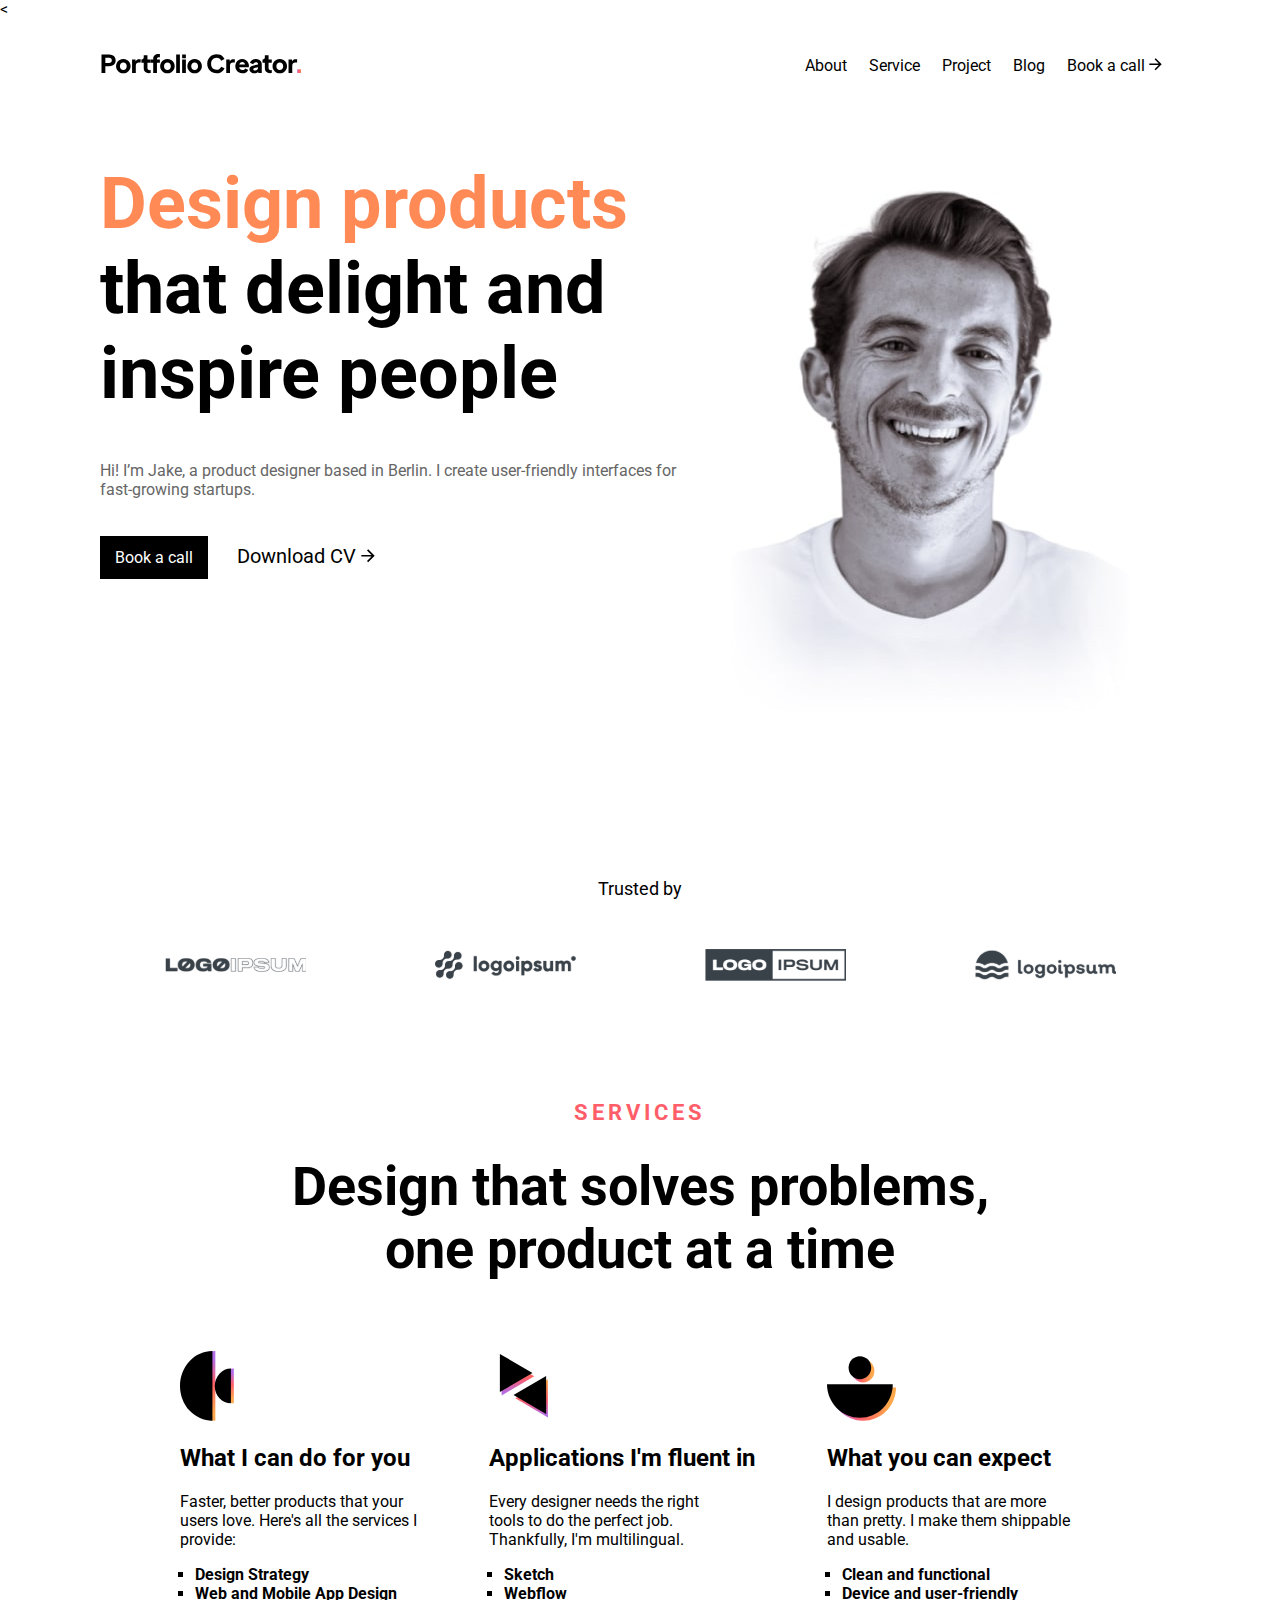
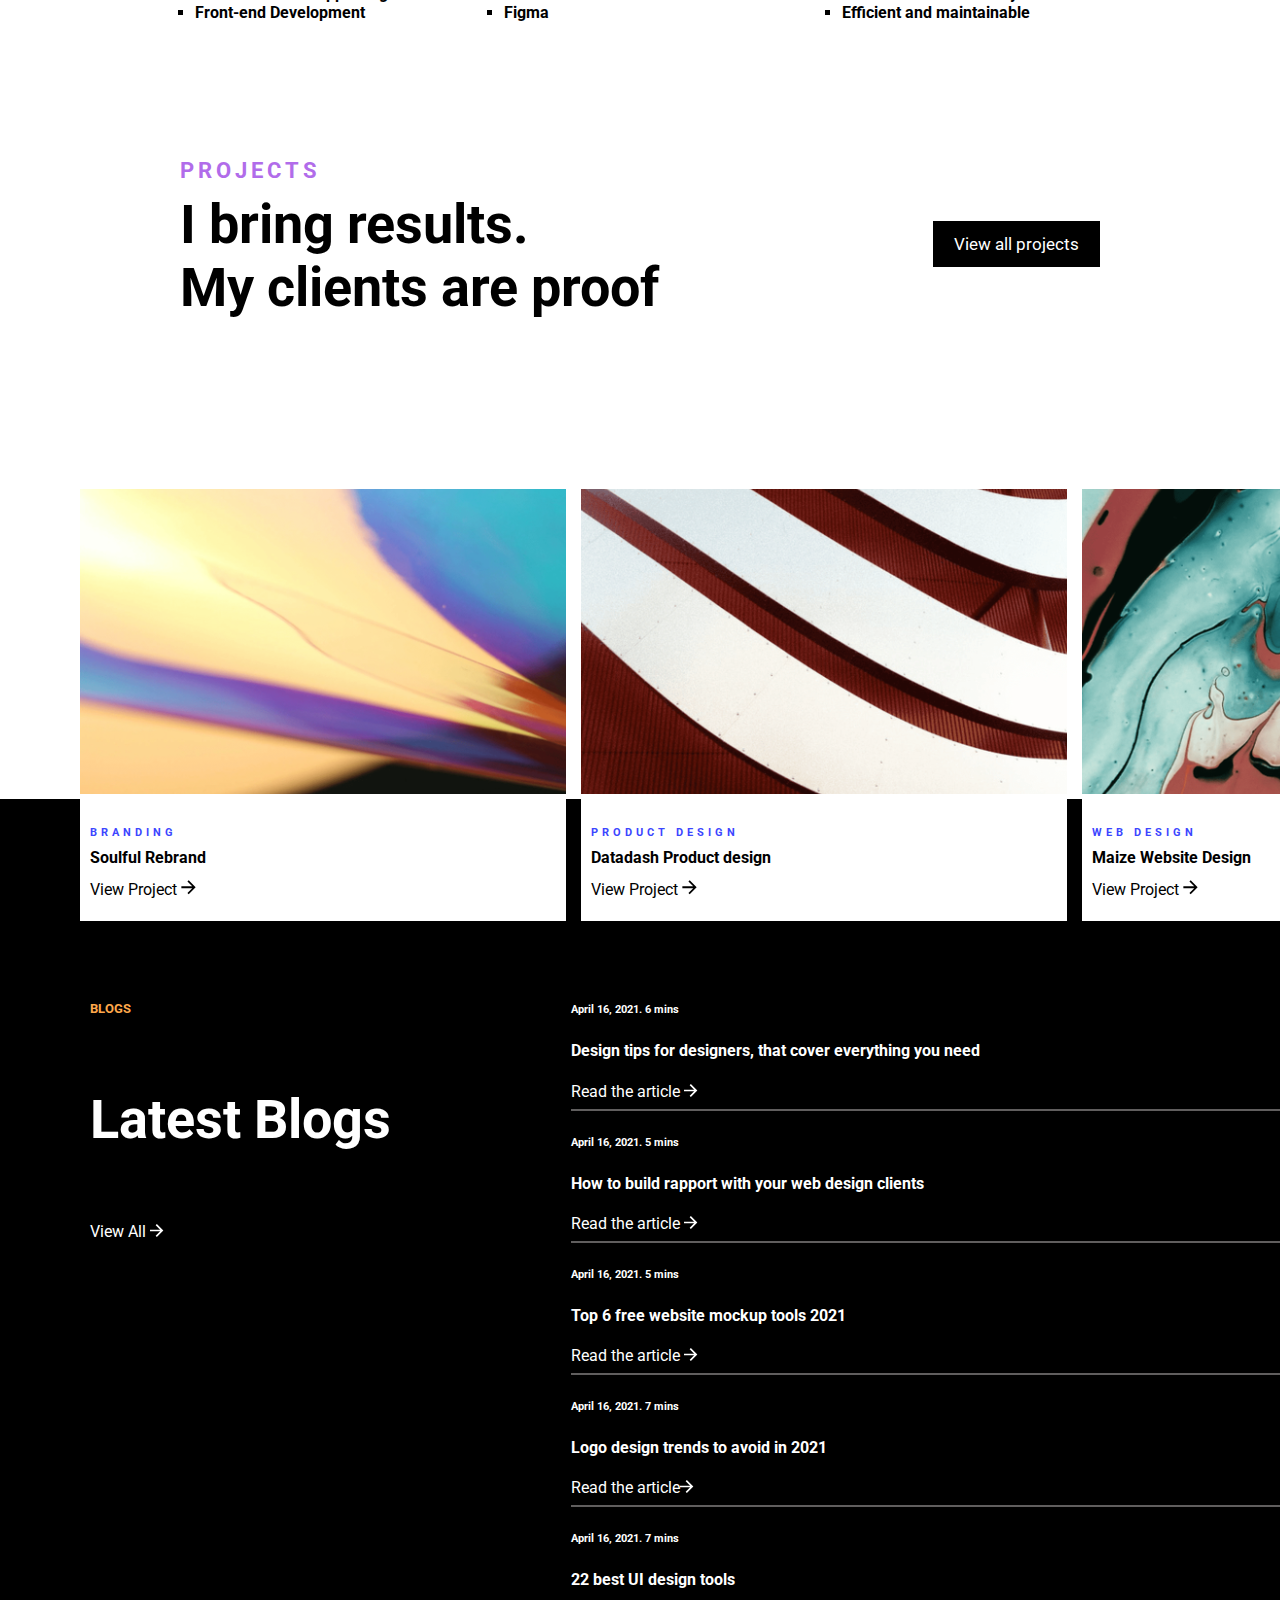
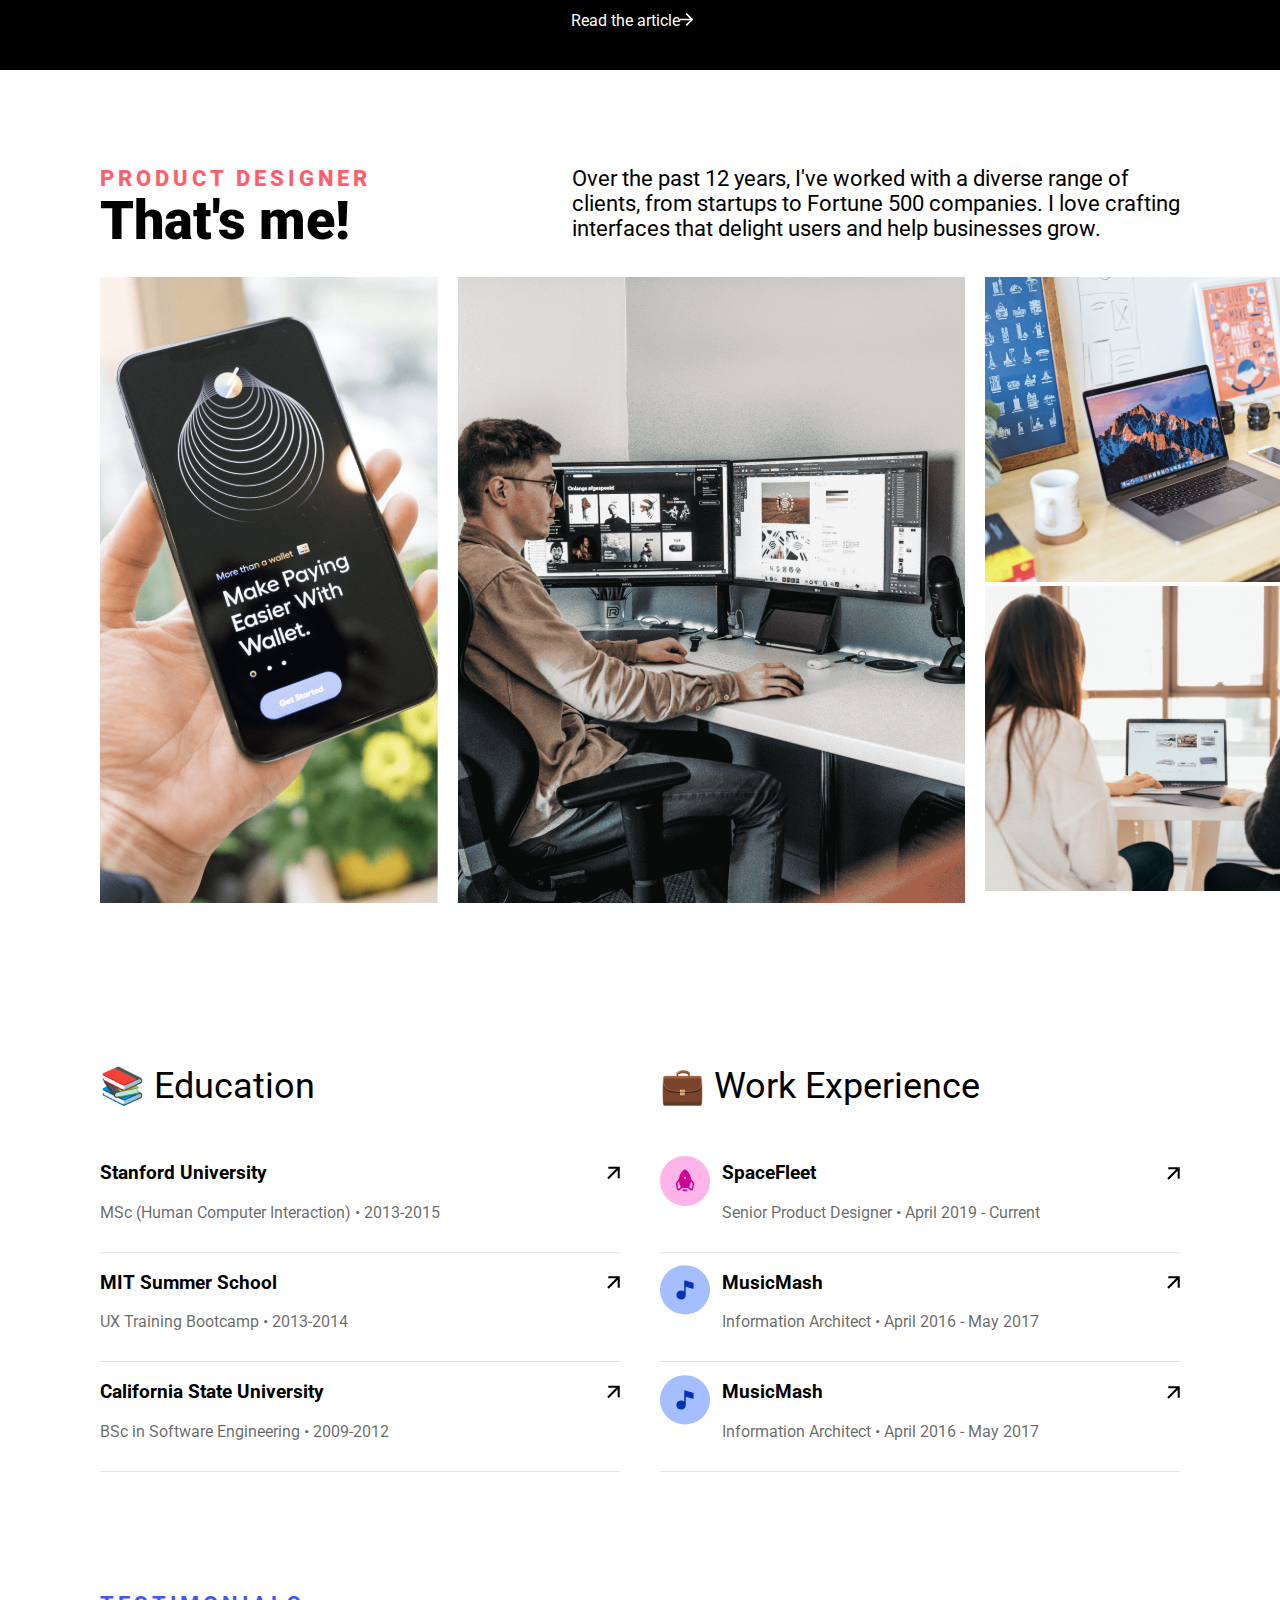
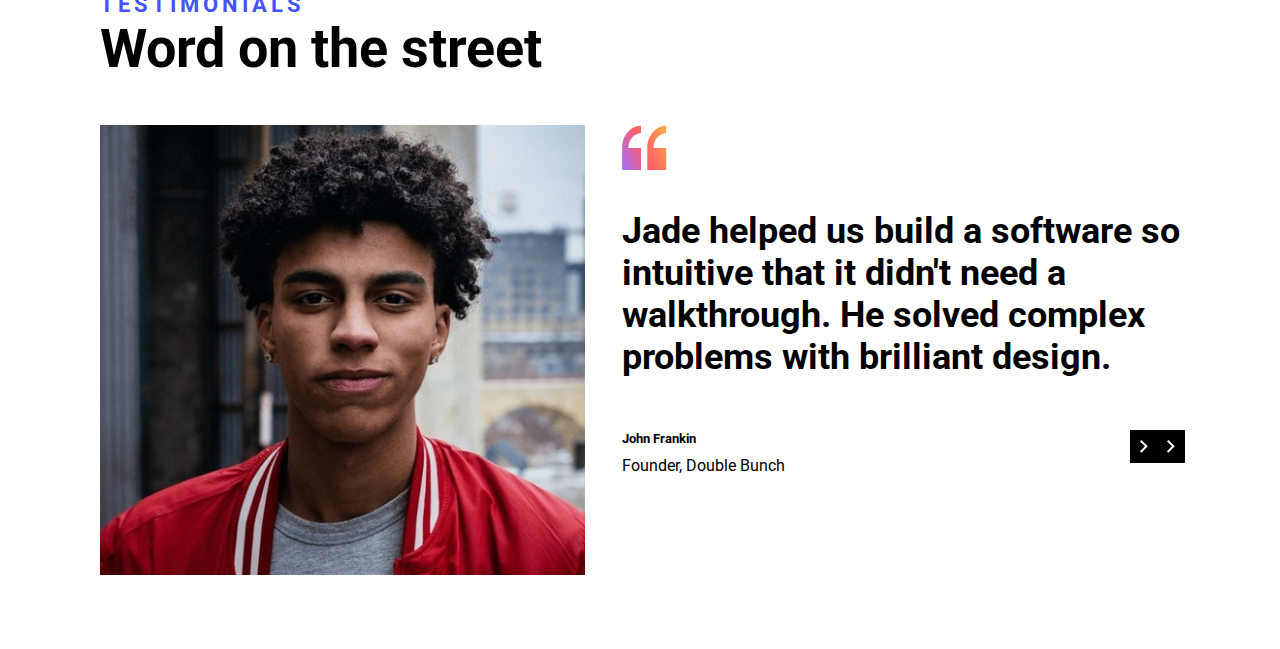
==== index.html @ 142d4581 "initial commit" ====
<!DOCTYPE html>
<html lang="en">

<head>
    <meta charset="UTF-8">
    <meta name="viewport" content="width=device-width, initial-scale=1.0">
    <title>Document</title>
    <link rel="stylesheet" href="page.css">
    <<link rel="preconnect" href="https://fonts.googleapis.com">
        <link rel="preconnect" href="https://fonts.gstatic.com" crossorigin>
        <link href="https://fonts.googleapis.com/css2?family=Roboto:wght@100;300;400&display=swap" rel="stylesheet">


</head>

<body>
    <nav>
        <div class="logo">
            <img src="/svgler.svg/logo.svg" alt="">

        </div>
        <div class="links">
            <a href="#">About</a>
            <a href="#">Service</a>
            <a href="#">Project</a>
            <a href="#">Blog</a>
            <a href="#">Book a call <img src="/svgler.svg/right-arrow.svg" alt=""></a>

        </div>
    </nav>

    <div class="introduction">
        <div class="intro-left-side">
            <h1 class="orange">Design products</h1>
            <h1>that delight and <br>
                inspire people</h1>
            <p>Hi! I’m Jake, a product designer based in Berlin. I create user-friendly interfaces for fast-growing
                startups.</p>
            <a href="#" class="booking">Book a call</a>
            <a href="#" class="cv">Download CV <img src="/svgler.svg/arrow.svg" alt=""></a>

        </div>

        <div class="intro-right-side">
            <img src="/svgler.svg/perso.svg" alt="">
        </div>

    </div>

    <div class="trusted-by">
        <p>Trusted by</p>

        <div class="companies">
            <img src="/svgler.svg/company1.svg" alt="" class="odd">
            <img src="/svgler.svg/company2.svg" alt="">
            <img src="/svgler.svg/company3.svg" alt="" class="odd">
            <img src="/svgler.svg/company4.svg" alt="">

        </div>
    </div>

    <section class="services">
        <h4>SERVICES</h4>
        <h1>Design that solves problems, <br>one product at a time</h1>

        <div class="apps">
            <div class="step">
                <img src="/svgler.svg/apps1.svg" alt="">
                <h2>What I can do for you</h2>
                <p>Faster, better products that your <br>users love. Here's all the services I <br> provide:</p>
                <ul>
                    <li>Design Strategy</li>
                    <li>Web and Mobile App Design</li>
                    <li>Front-end Development</li>
                </ul>

            </div>
            <div class="step">
                <img src="/svgler.svg/apps2.svg" alt="">
                <h2>Applications I'm fluent in</h2>
                <p>Every designer needs the right <br> tools to do the perfect job. <br>Thankfully, I'm multilingual.
                </p>
                <ul>
                    <li>Sketch</li>
                    <li>Webflow</li>
                    <li>Figma</li>
                </ul>

            </div>
            <div class="step">
                <img src="/svgler.svg/apps3.svg" alt="">
                <h2>What you can expect</h2>
                <p>I design products that are more <br> than pretty. I make them shippable <br> and usable.</p>
                <ul>
                    <li>Clean and functional</li>
                    <li>Device and user-friendly</li>
                    <li>Efficient and maintainable</li>
                </ul>

            </div>



        </div>

        <div class="project">
            <div class="project-left-side">
                <h2>PROJECTS</h2>
                <h1>I bring results. <br> My clients are proof</h1>
            </div>
            <div class="project-right-side">
                <a href="#">View all projects</a>
            </div>



        </div>
    </section>

    <div class="cards">
        <div class="card1">
            <img src="/svgler.svg/design1.svg" alt="">
            <div class="frame">
                <h6>BRANDING</h6>
                <h4>Soulful Rebrand</h4>
                <p>View Project <img src="/svgler.svg/design-arrow.svg" alt=""></p>
            </div>
        </div>
        <div class="card1">
            <img src="/svgler.svg/design2.svg" alt="">
            <div class="frame">
                <h6>PRODUCT DESIGN</h6>
                <h4>Datadash Product design</h4>
                <p>View Project <img src="/svgler.svg/design-arrow.svg" alt=""></p>
            </div>
        </div>
        <div class="card1">
            <img src="/svgler.svg/design3.svg" alt="">
            <div class="frame">
                <h6>WEB DESIGN</h6>
                <h4>Maize Website Design</h4>
                <p>View Project <img src="/svgler.svg/design-arrow.svg" alt=""></p>
            </div>
        </div>
    </div>


    <div class="blogs">
        <div class="left-side">
            <h5>BLOGS</h5>
            <h4>Latest Blogs</h4>
            <a href="#">View All <img src="/svgler.svg/small-arrow.svg" alt=""></a>



        </div>
        <div class="right-side">
            <div class="part">
                <h6>April 16, 2021. 6 mins</h6>
                <h4>Design tips for designers, that cover everything you need</h4>
                <a href="#">Read the article <img src="/svgler.svg/small-arrow.svg" alt=""></a>
            </div>
            <hr>
            <div class="part">
                <h6>April 16, 2021. 5 mins</h6>
                <h4>How to build rapport with your web design clients</h4>
                <a href="#">Read the article <img src="/svgler.svg/small-arrow.svg" alt=""></a>
            </div>
            <hr>
            <div class="part">
                <h6>April 16, 2021. 5 mins</h6>
                <h4>Top 6 free website mockup tools 2021</h4>
                <a href="#">Read the article <img src="/svgler.svg/small-arrow.svg" alt=""></a>

            </div>
            <hr>
            <div class="part">
                <h6>April 16, 2021. 7 mins</h6>
                <h4>Logo design trends to avoid in 2021</h4>
                <a href="#">Read the article<img src="/svgler.svg/small-arrow.svg" alt=""></a>
            </div>
            <hr>
            <div class="part">
                <h6>April 16, 2021. 7 mins</h6>
                <h4>22 best UI design tools</h4>
                <a href="#">Read the article<img src="/svgler.svg/small-arrow.svg" alt=""></a>
            </div>

        </div>
    </div>

    <section class="designer">
        <div class="info">
            <div class="info-left">
                <h5>PRODUCT DESIGNER</h6>
                    <h1>That's me!</h1>

            </div>
            <div class="info-right">
                <p>Over the past 12 years, I've worked with a diverse range of <br>clients, from startups to Fortune 500
                    companies. I love crafting <br>interfaces that delight users and help businesses grow.</p>

            </div>
        </div>
        <div class="photos">
            <div class="left">
                <img src="/svgler.svg/left.svg" alt="">

            </div>
            <div class="center">
                <img src="/svgler.svg/middle.svg" alt="">

            </div>
            <div class="right">
                <div class="right-top">
                    <img src="/svgler.svg/right-top.svg" alt="">

                </div>
                <div class="right-bottom">
                    <img src="/svgler.svg/right-bottom.svg" alt="">

                </div>
            </div>
        </div>



    </section>












    <section class="work-education">

        <section class="education">
            <p>📚 Education</p>

            <div class="university">

                <div class="university-top">
                    <h3>Stanford University</h3>
                    <img src="/svgler.svg/top-right-arrow.svg" alt="">
                </div>
                <div class="university-bottom">
                    <span>MSc (Human Computer Interaction)</span>
                    <span>• 2013-2015</span>
                </div>
            </div>


            <div class="university">

                <div class="university-top">
                    <h3>MIT Summer School</h3>
                    <img src="/svgler.svg/top-right-arrow.svg" alt="">
                </div>
                <div class="university-bottom">
                    <span>UX Training Bootcamp</span>
                    <span>• 2013-2014</span>
                </div>
            </div>



            <div class="university">

                <div class="university-top">
                    <h3>California State University</h3>
                    <img src="/svgler.svg/top-right-arrow.svg" alt="">
                </div>
                <div class="university-bottom">
                    <span>BSc in Software Engineering</span>
                    <span>• 2009-2012</span>
                </div>
            </div>

        </section>


        <section class="work">
            <p>💼 Work Experience</p>



            <div class="experience">
                <div class="icon"><img src="/svgler.svg/workxpicon1.svg" alt=""></div>
                <div class="workplace">
                    <div class="top">
                        <h3>SpaceFleet</h3>
                        <img src="/svgler.svg/top-right-arrow.svg" alt="">
                    </div>
                    <div class="bottom">
                        <span>Senior Product Designer</span>
                        <span>• April 2019 - Current</span>
                    </div>
                </div>


            </div>


            <div class="experience">
                <div class="icon"><img src="/svgler.svg/workxpicon2.svg" alt=""></div>
                <div class="workplace">
                    <div class="top">
                        <h3>MusicMash</h3>
                        <img src="/svgler.svg/top-right-arrow.svg" alt="">
                    </div>
                    <div class="bottom">
                        <span>Information Architect</span>
                        <span>• April 2016 - May 2017</span>
                    </div>
                </div>


            </div>



            <div class="experience">
                <div class="icon"><img src="/svgler.svg/workxpicon2.svg" alt=""></div>
                <div class="workplace">
                    <div class="top">
                        <h3>MusicMash</h3>
                        <img src="/svgler.svg/top-right-arrow.svg" alt="">
                    </div>
                    <div class="bottom">
                        <span>Information Architect</span>
                        <span>• April 2016 - May 2017</span>
                    </div>
                </div>


            </div>

        </section>



    </section>

    <section class="testimonials">
        
            <h6>Testimonials</h6>
            <h2>Word on the street</h2>
        
       

        <div class="Jade">
            <div class="photo">

                <img src="/svgler.svg/jade.svg" alt="">
            </div>
            <div class="feedback">

                <img src="/svgler.svg/icon-testimonials.svg" alt="">
                <h3>Jade helped us build a software so <br> intuitive that it didn't need a <br> walkthrough. He solved
                    complex <br> problems with brilliant design.</h3>


                <div class="bottom">
                    <div class="right">
                        <h5>John Frankin</h5>
                        <p>Founder, Double Bunch</p>
                    </div>
                    <div class="left">
                        <img  src="/svgler.svg/tiny-arrow-right.svg" alt="">
                        <img  src="/svgler.svg/tiny-arrow-right.svg" alt="">
                    </div>
                </div>



            </div>
        </div>
    </section>













    </section>









































































</body>

</html>
---- page.css ----
body{
    margin: 0;
    padding: 0;
    font-family: 'Roboto', sans-serif;
    overflow-x: hidden;
}
nav{
    display: flex;
    justify-content: space-between;
    padding: 30px 100px;
    align-items: center;
}
nav .links a{
    text-decoration: none;
    color: #000;
    margin-right: 18px;
}
 nav .links a:hover{
    color:rgb(21, 21, 135)
 }

.introduction{
    padding: 50px 100px;
    display: flex;
    justify-content: space-between;
}


.intro-left-side h1{
    font-size: 72px;
    margin: 0;
}
.intro-left-side .orange{
    color: #FF8A56;
}
.intro-left-side .booking{
    margin-right: 25px;
    padding: 12px 15px;
    margin-right: 25px;
    background-color: #000;
    color: white;
    text-decoration: none;


}
.intro-left-side .cv{
    text-decoration: none;
    color:#000;
    font-size: 20px;
    display: inline-block;


}


.intro-left-side p{
    color: #666;
    margin: 45px 0;
}

.trusted-by{
    padding: 50px 100px;
}
.trusted-by p{
    font-size: 18px;
    text-align: center;
    margin-bottom: 50px;
}

.trusted-by .companies{
    display: flex;
    justify-content: space-around;
}

.services{
    padding: 40px 100px;
}



.services h4{
    color:  #FF5E69;
    font-size: 22px;
    letter-spacing: 4px;
    text-align: center;

}
.services h1{
    font-size: 54px;
    text-align: center;
    margin: 10px 0;
}

.apps{
    display: flex;
    justify-content: space-between;
    padding: 60px 80px;
    
}
.apps .step{
    padding-right: 30px;
}

.apps ul{
    list-style-type: square;
    padding-left: 15px;
    
}
.step ul li{
    font-weight: 700;
}

/* Project  - */

.project{
    display: flex;
    justify-content: space-between;
    padding: 60px 80px;
    align-items: center;
}
.project-left-side h2{
    color: #B16CEA;
    font-size: 22px;
    letter-spacing: 4px;
    margin: 0;
    
}
  .project .project-left-side h1{
    text-align: left;
    font-size: 54px;
}

.project-right-side a{
    text-decoration: none;
    padding: 12px 20px;
    background-color: #000;
    color: #fff;
    font-size: 17px;
    border: 1px solid #000;


}
.project-right-side a:hover{
    color: #000;
    background-color: #fff;
}

/* Cards section */
.cards{
    display: flex;
    justify-content: space-between;
    padding: 60px 80px;
    position: relative;
    z-index: 1;
}

.cards .frame{
   line-height: 0;
   padding: 10px 50px 10px 10px;
   
   margin-right: 5px;
   /* position: relative;
   z-index: 1; */
   background-color: #fff;

   
}
.cards .frame h4, p{
    color:#000
}
.cards h6{
    color: #3C46FF;
    letter-spacing: 4px;
}

.cards img{
    padding-right: 15px;
}
.cards .frame{
    margin-right: 15px;
}

/* Design part */
.blogs{
    display: flex;
    justify-content: space-between;
    background-color: #000;
    padding: 180px 300px 40px 90px;
    margin-top: -182px;
   
  
}
.blogs a{
    text-decoration: none;
    color: #fff;
}
.blogs .left-side{
   margin-bottom: 5px;
}

.blogs .left-side h4{
    font-size: 54px;
}

.blogs .left-side h5{
    color: #FFA84B;
}
.blogs .left-side p, h4{
    color: #fff;
}
.blogs .right-side .part{
    color: #fff;
    align-items: center;
}
.blogs .right-side .part h5{
    align-items: center;

}
.blogs .right-side hr{
    width: 200%;
    border: 1px solid rgb(96, 94, 94);
    line-height: normal;
}

   
    
    

.designer{
    padding: 60px 100px;

}
.designer .info{
    display: flex;
    justify-content: space-between;
    
    align-items: center;
}


.designer .info .info-left h5{
    color: #FF5E69;
    font-size: 22px;
    letter-spacing: 4px;
    font-weight: 800;
    margin-bottom: 10px;
}
.designer .info .info-left h1{
    font-size: 54px;
    font-weight: 1000;
    margin-top: 0;
    line-height: 40px;
    
}
.designer .info .info-right p{
    font-size: 22px;
}
.designer .photos{
    display: flex;
   
}

.designer .photos img{
    margin-right: 20px;
}   

.right-bottom img{
    margin-bottom: 14px;
}


/* Work-Education section */

/* Education section */
.work-education{
    display: flex;
    justify-content: space-between;
    padding: 60px 100px;
}
.education, .work{
    width: 50%;
}

.work-education .education .university .university-top{
    display: flex;
    justify-content: space-between;
}
.work-education p{
    font-size: 16px;
}

.university, .experience{
    border-bottom: 1px solid #E5E5E5;
    padding-bottom: 30px;
}





/* Work Section */

.work-education .work{
    margin-left: 40px;
}
.work-education p{
    font-size: 36px;
}
.work-education span{
    color: #00000099;
    
}
.work-education .work .workplace{
    width: 88%;
    
}




.work-education .work  .experience{
    display: flex;
    justify-content: space-between;
    align-items: center;
}

.work-education .work .experience .workplace .top{
    display: flex;
    justify-content: space-between;
    align-items: center;
}

/* Testimonials section */
.testimonials{
    padding: 60px 100px;
}
.testimonials h6{
    font-size: 22px;
    color: #4353FF;
    letter-spacing: 4px;
    text-transform: uppercase;
    margin: 0;
   
}
.testimonials .title{
    margin-bottom: 40px;
}
.testimonials h2{
    font-size: 54px;
    margin-top: 0;
    
}

.testimonials .Jade{
    display: flex;
    justify-content: space-between;
    margin-bottom: 10px;

}



.feedback h3{
    font-size: 36px;
    
}


.feedback .bottom{
    display: flex;
    justify-content: space-between;
    align-items: center;
}
.feedback .bottom .right{
    line-height: 5px;
}

.feedback .bottom .left img{
    padding: 10px 10px;
    background-color: #000;
    margin-right: -5px;
  
    
   
}



 



































/* responsive design */

@media(max-width:850px){
    nav .links{
        display: none;
    }


}
@media(max-width:850px){
    .trusted-by .companies img.odd{
        display: none;
    }
    
}

/* @media(max-width:850px){
    .companies img:nth-child(even){
        display: none;
    }
} */

@media(max-width:1000px){
    .apps{
        padding: 60px 40px;
    }
}

@media(max-width:930px){
    .apps{
        flex-direction: column;
        text-align: center;
    }
    
    .apps ul li{
        list-style-type: none;
    }

    .apps .step{
        margin-bottom: 70px;
    }
}

@media(max-width:929px){
    .project{
        flex-direction: column;
        text-align: center;

    }
    .project-left-side{
        margin-bottom: 50px;
    }

    @media(max-width:1100){
        .cards{
           
            flex-direction: column;
            text-align: center;
        }
    }
}
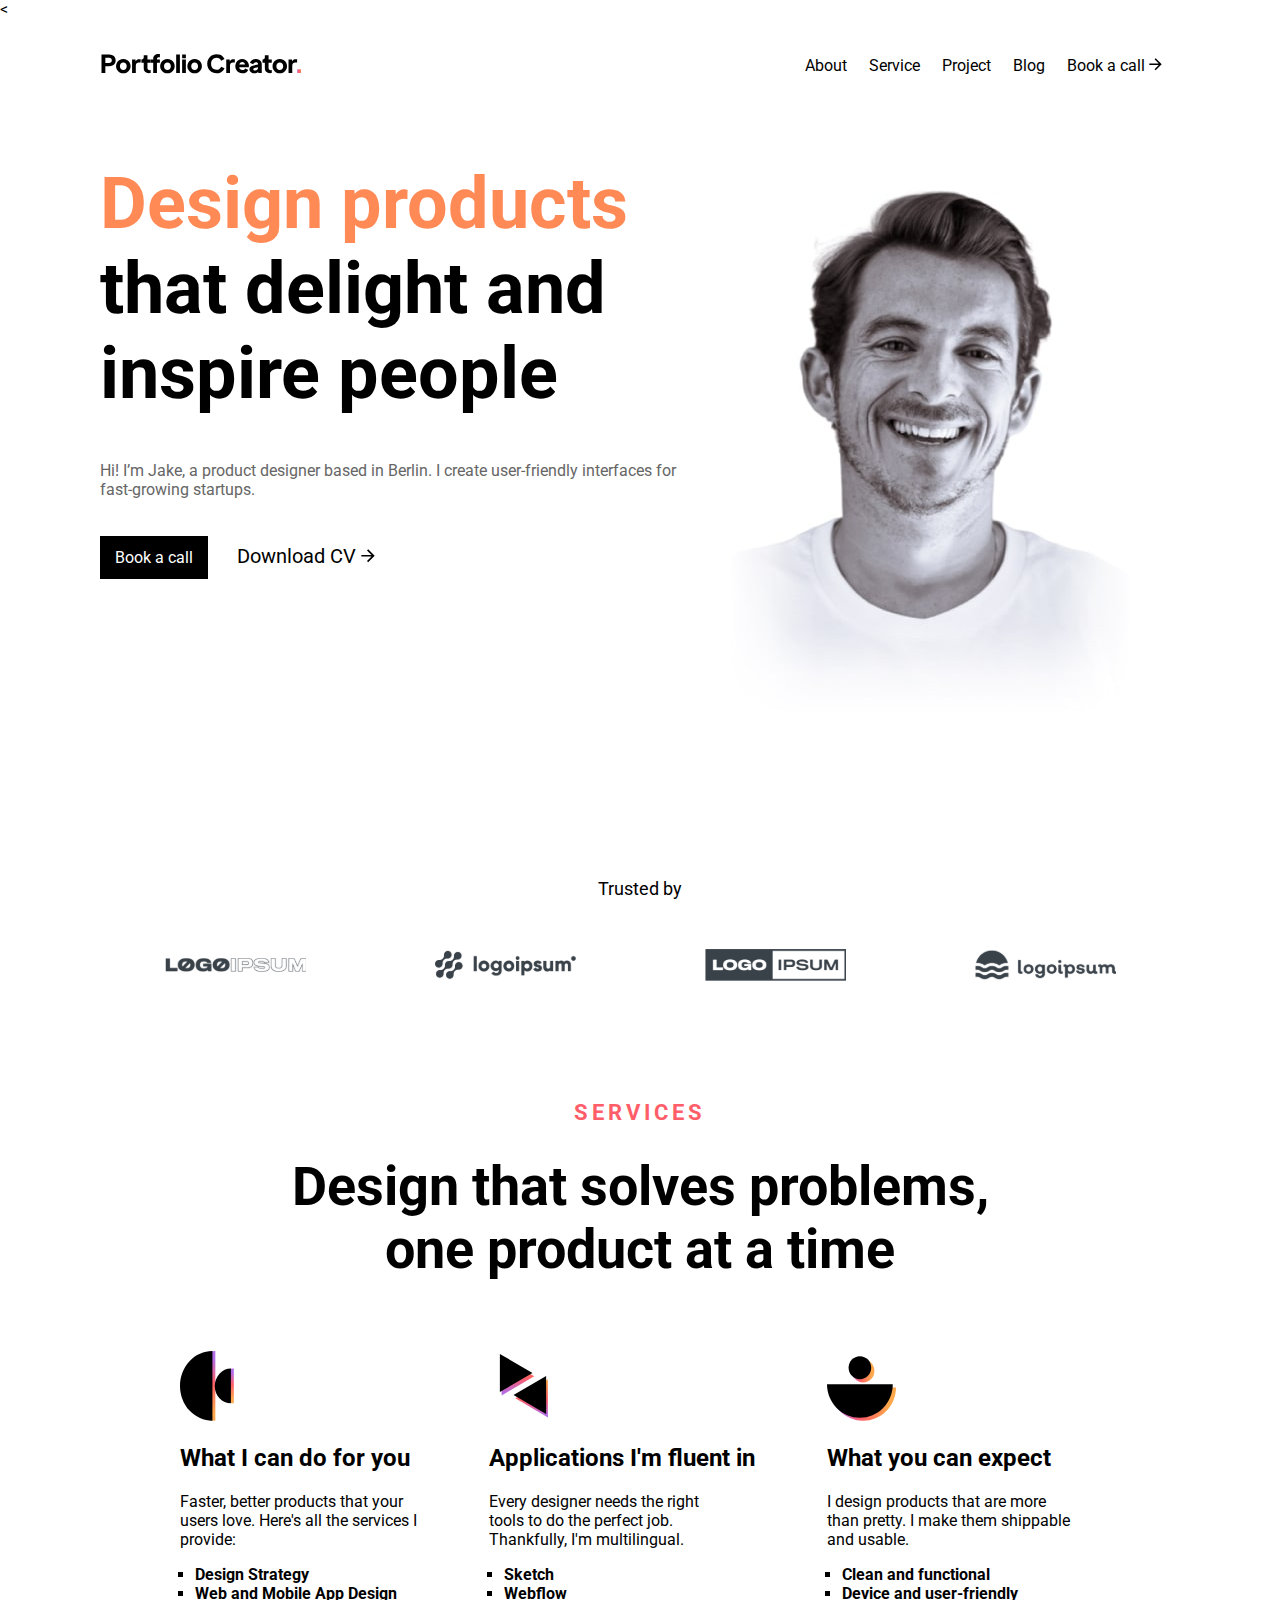
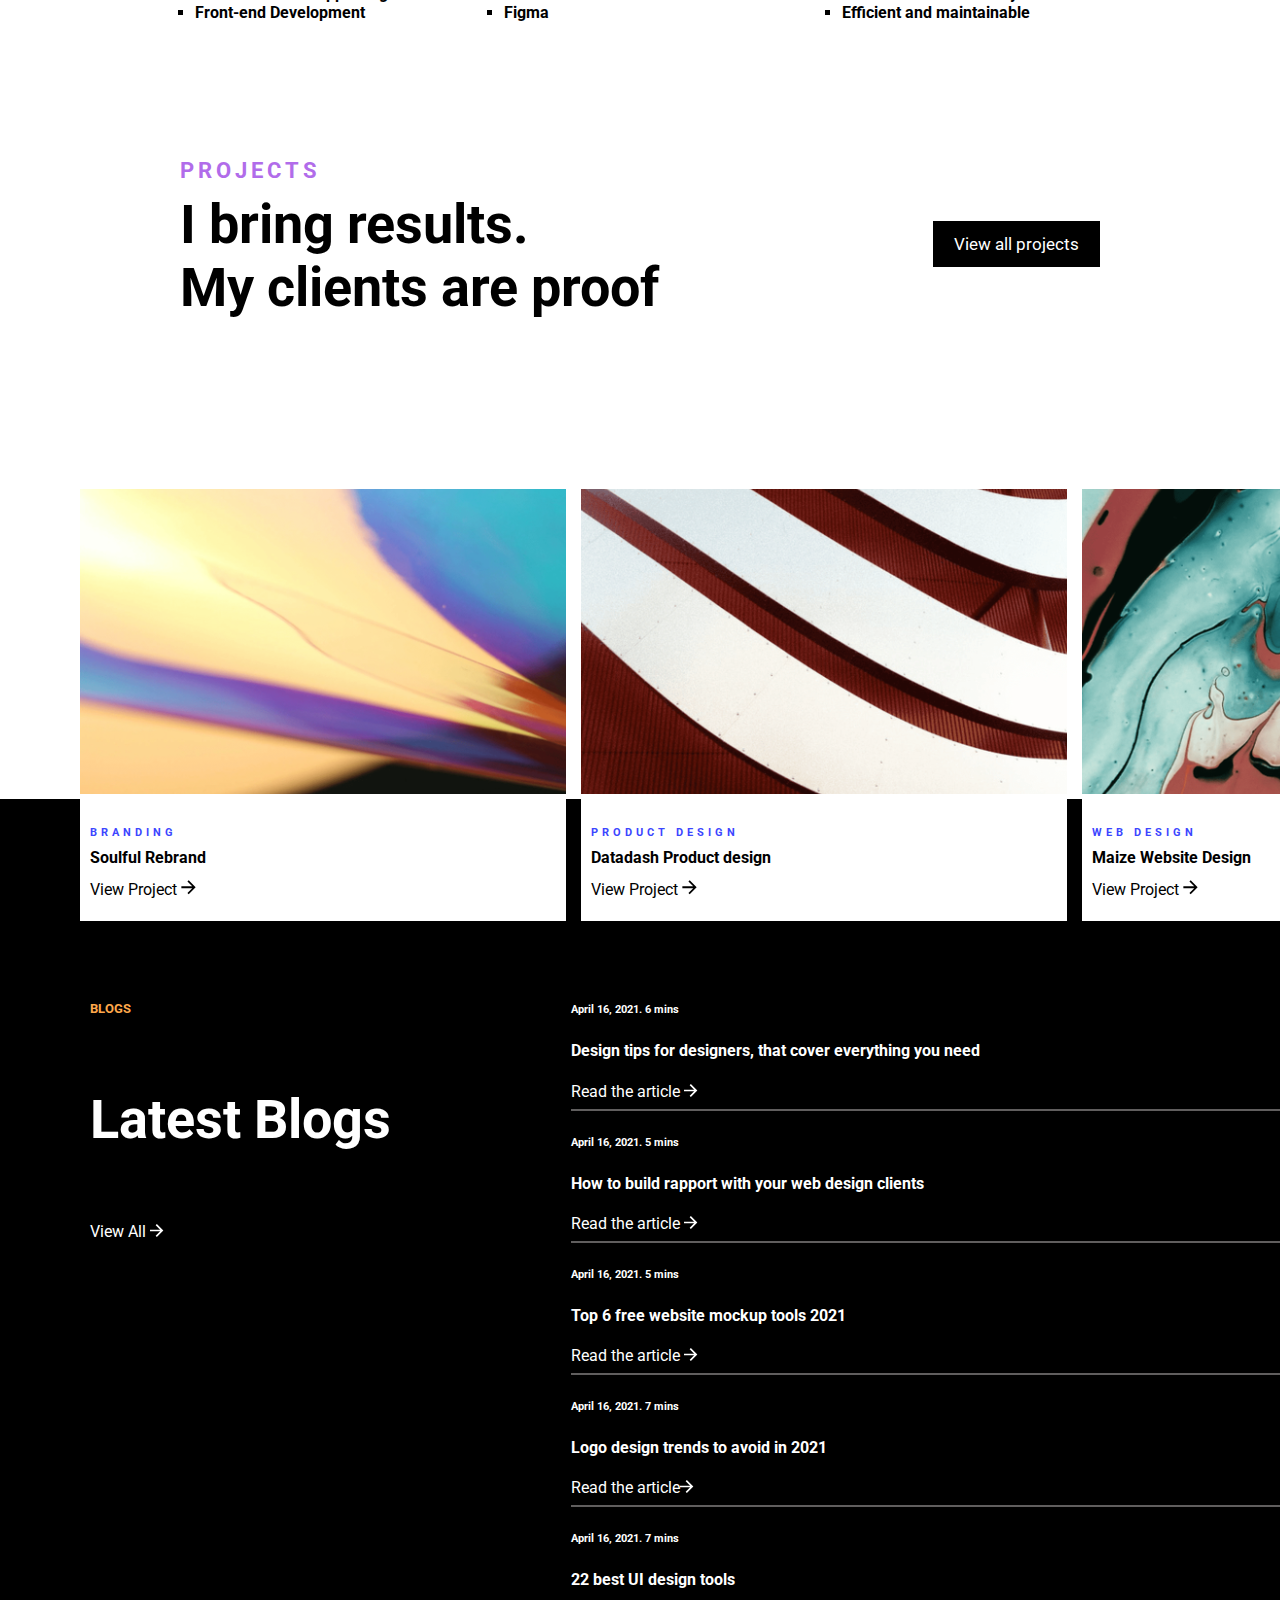
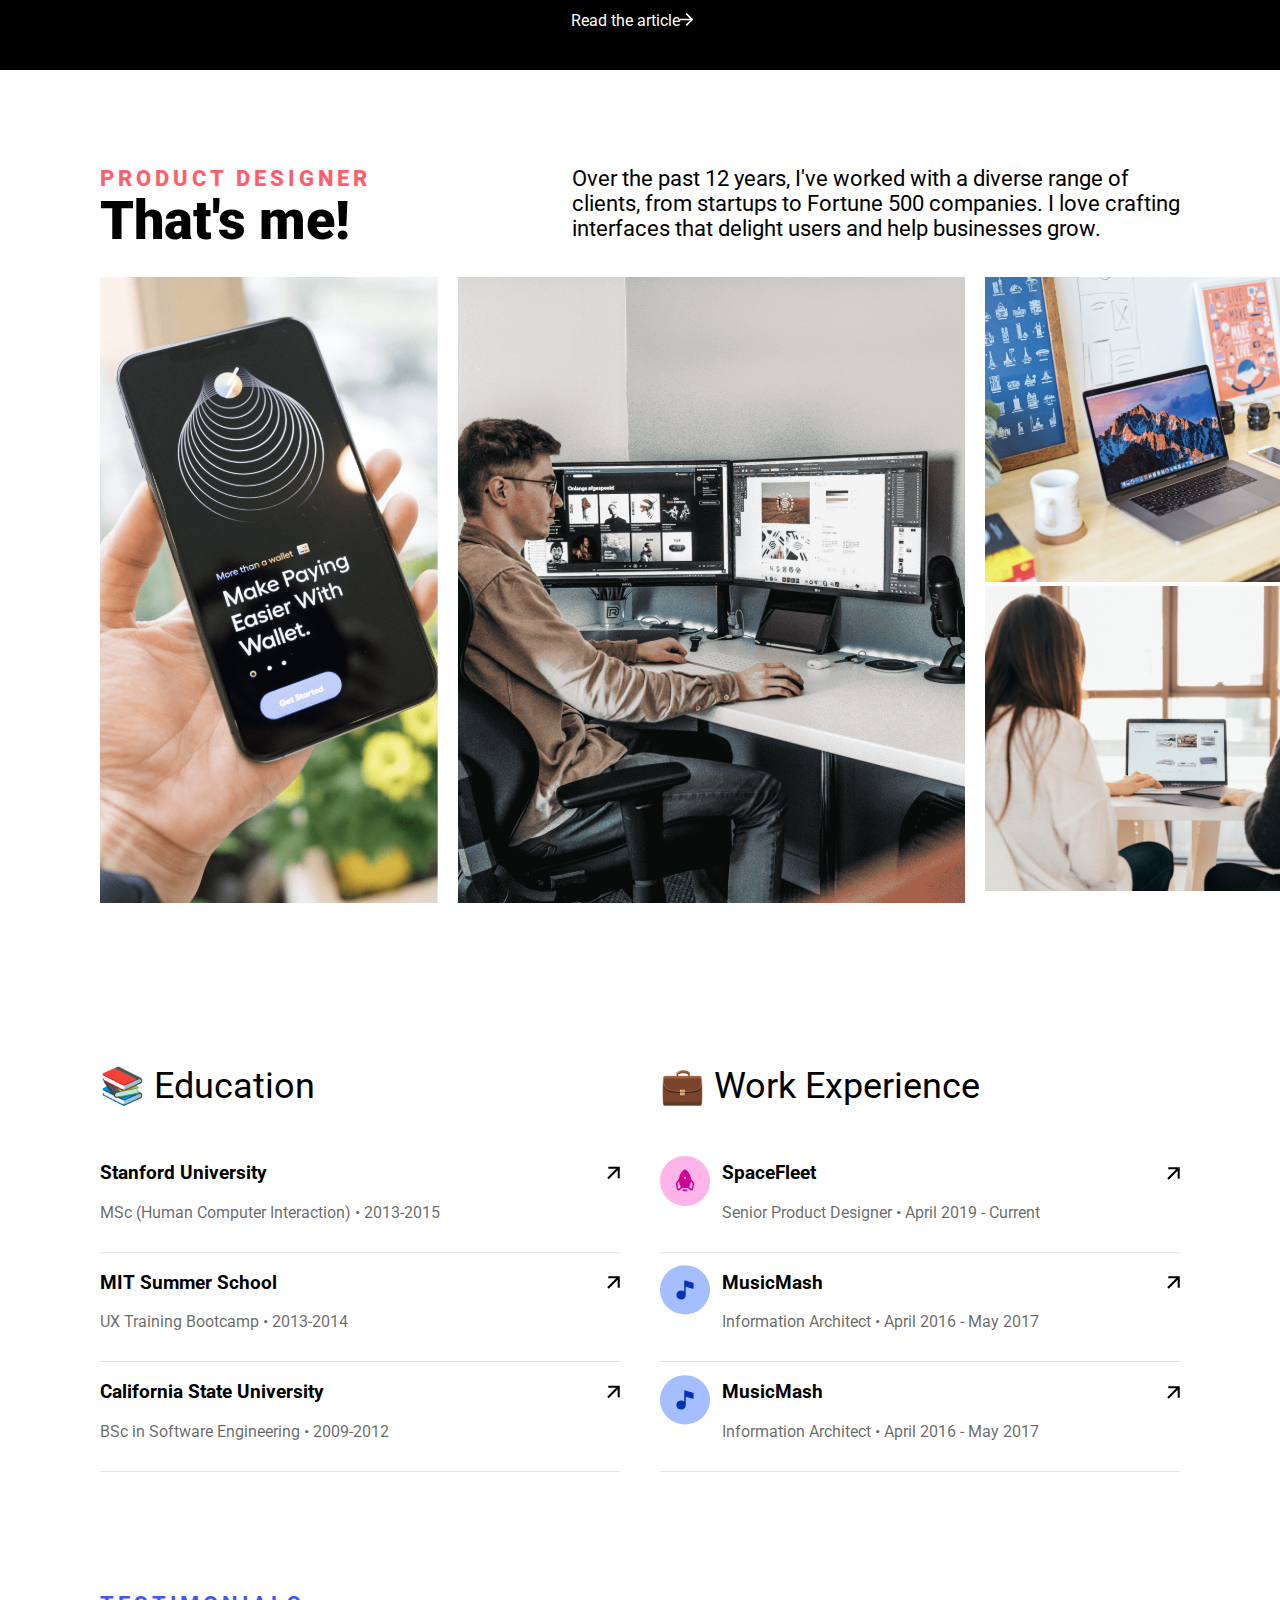
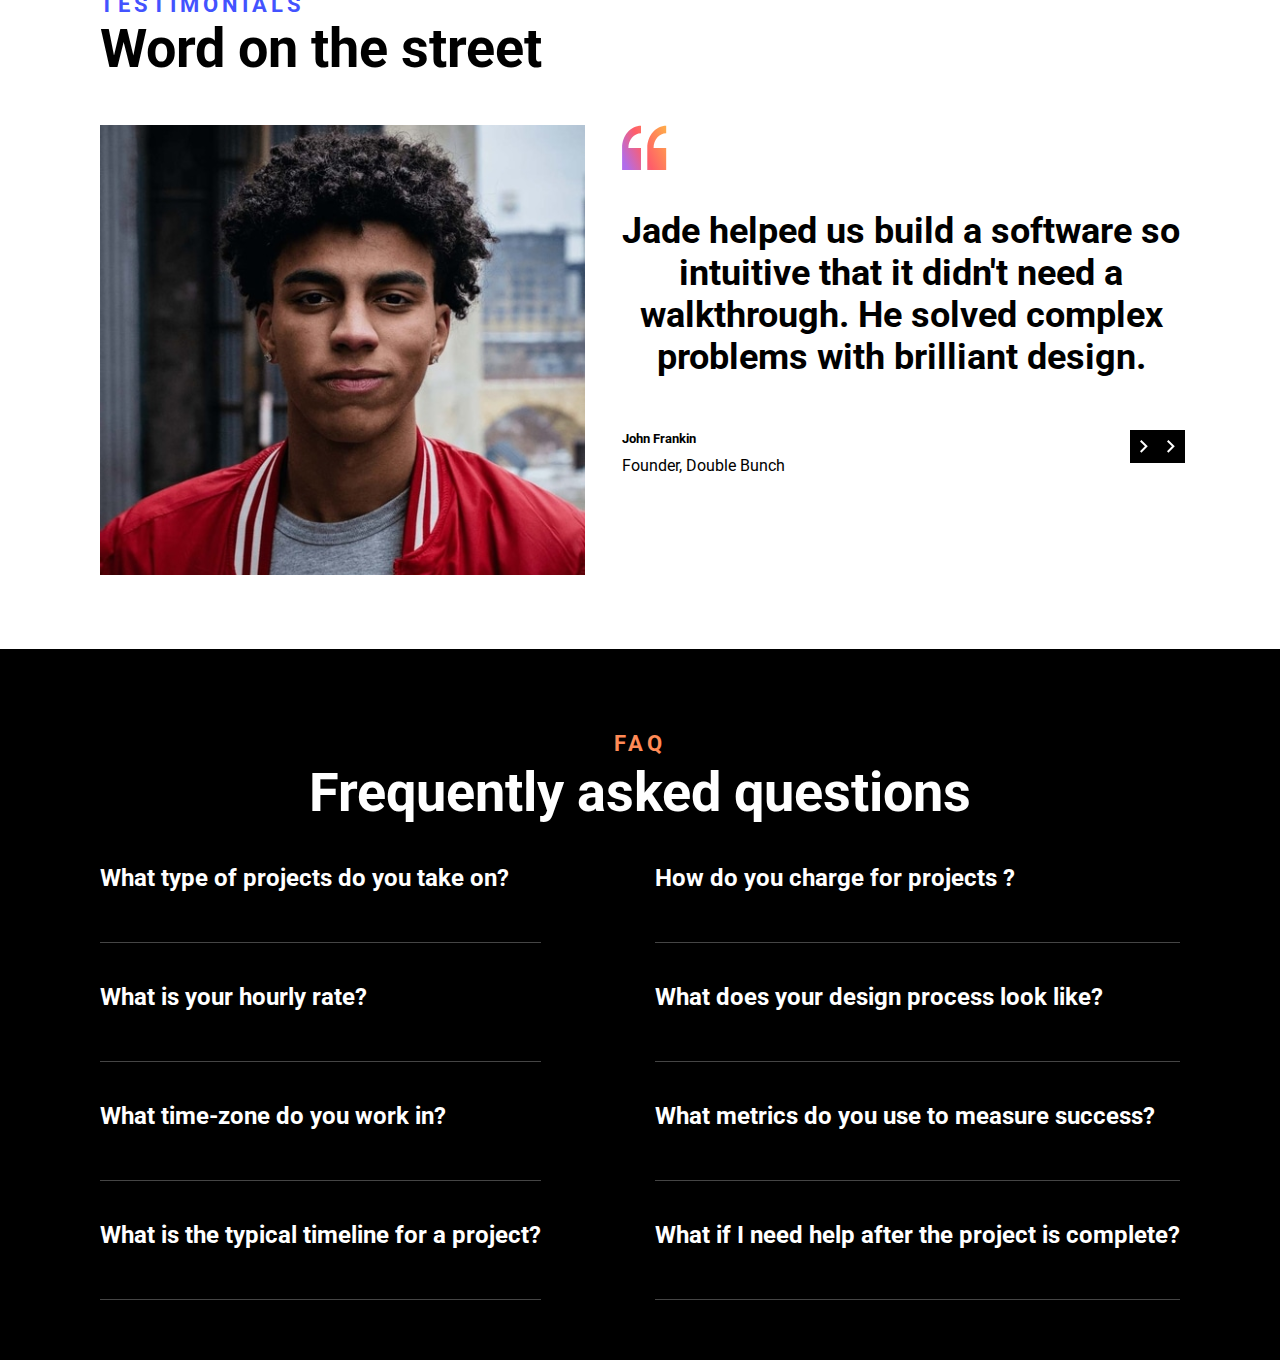
==== commit 6b7dbe5b: "initial commit" ====
--- a/index.html
+++ b/index.html
@@ -348,11 +348,11 @@
     </section>
 
     <section class="testimonials">
-        
-            <h6>Testimonials</h6>
-            <h2>Word on the street</h2>
-        
-       
+
+        <h6>Testimonials</h6>
+        <h2>Word on the street</h2>
+
+
 
         <div class="Jade">
             <div class="photo">
@@ -372,8 +372,8 @@
                         <p>Founder, Double Bunch</p>
                     </div>
                     <div class="left">
-                        <img  src="/svgler.svg/tiny-arrow-right.svg" alt="">
-                        <img  src="/svgler.svg/tiny-arrow-right.svg" alt="">
+                        <img src="/svgler.svg/tiny-arrow-right.svg" alt="">
+                        <img src="/svgler.svg/tiny-arrow-right.svg" alt="">
                     </div>
                 </div>
 
@@ -383,21 +383,81 @@
         </div>
     </section>
 
-
-
-
-
-
-
-
-
-
-
-
-
     </section>
 
 
+    <!-- FAQ Section -->
+
+    <section class="faq">
+        <h3>FAQ</h3>
+        <h1>Frequently asked questions</h1>
+
+
+        <section class="questions">
+            <div class="questions-left">
+                <div class="question">
+                    <h5>What type of projects do you take on?</h5>
+                    <img src="/MyPortfolio/svgler.svg/arrow-bottom.svg" alt="">
+                </div>
+
+
+                <div class="question">
+                    <h5>What is your hourly rate?</h5>
+                    <img src="/MyPortfolio/svgler.svg/arrow-bottom.svg" alt="">
+
+                </div>
+                <div class="question">
+                    <h5>What time-zone do you work in?</h5>
+                    <img src="/MyPortfolio/svgler.svg/arrow-bottom.svg" alt="">
+
+                </div>
+                <div class="question">
+                    <h5>What is the typical timeline for a project?</h5>
+                    <img src="/MyPortfolio/svgler.svg/arrow-bottom.svg" alt="">
+
+
+                </div>
+            </div>
+
+
+
+
+            <div class="questions-right">
+                <div class="question">
+                    <h5>How do you charge for projects ?</h5>
+                    <img src="/MyPortfolio/svgler.svg/arrow-bottom.svg" alt="">
+
+
+                </div>
+                <div class="question">
+                    <h5>What does your design process look like?</h5>
+                    <img src="/MyPortfolio/svgler.svg/arrow-bottom.svg" alt="">
+
+
+
+                </div>
+                <div class="question">
+                    <h5>What metrics do you use to measure success?</h5>
+                    <img src="/MyPortfolio/svgler.svg/arrow-bottom.svg" alt="">
+
+
+                </div>
+                <div class="question">
+                    <h5>What if I need help after the project is complete?</h5>
+                    <img src="/MyPortfolio/svgler.svg/arrow-bottom.svg" alt="">
+
+                </div>
+            </div>
+
+        </section>
+
+
+
+
+
+
+    </section>
+
 
 
 
--- a/page.css
+++ b/page.css
@@ -1,39 +1,44 @@
-body{
+body {
     margin: 0;
     padding: 0;
     font-family: 'Roboto', sans-serif;
     overflow-x: hidden;
 }
-nav{
+
+nav {
     display: flex;
     justify-content: space-between;
     padding: 30px 100px;
     align-items: center;
 }
-nav .links a{
+
+nav .links a {
     text-decoration: none;
     color: #000;
     margin-right: 18px;
 }
- nav .links a:hover{
-    color:rgb(21, 21, 135)
- }
-
-.introduction{
+
+nav .links a:hover {
+    color: rgb(21, 21, 135)
+}
+
+.introduction {
     padding: 50px 100px;
     display: flex;
     justify-content: space-between;
 }
 
 
-.intro-left-side h1{
+.intro-left-side h1 {
     font-size: 72px;
     margin: 0;
 }
-.intro-left-side .orange{
+
+.intro-left-side .orange {
     color: #FF8A56;
 }
-.intro-left-side .booking{
+
+.intro-left-side .booking {
     margin-right: 25px;
     padding: 12px 15px;
     margin-right: 25px;
@@ -43,9 +48,10 @@
 
 
 }
-.intro-left-side .cv{
+
+.intro-left-side .cv {
     text-decoration: none;
-    color:#000;
+    color: #000;
     font-size: 20px;
     display: inline-block;
 
@@ -53,84 +59,90 @@
 }
 
 
-.intro-left-side p{
+.intro-left-side p {
     color: #666;
     margin: 45px 0;
 }
 
-.trusted-by{
+.trusted-by {
     padding: 50px 100px;
 }
-.trusted-by p{
+
+.trusted-by p {
     font-size: 18px;
     text-align: center;
     margin-bottom: 50px;
 }
 
-.trusted-by .companies{
+.trusted-by .companies {
     display: flex;
     justify-content: space-around;
 }
 
-.services{
+.services {
     padding: 40px 100px;
 }
 
 
 
-.services h4{
-    color:  #FF5E69;
+.services h4 {
+    color: #FF5E69;
     font-size: 22px;
     letter-spacing: 4px;
     text-align: center;
 
 }
-.services h1{
+
+.services h1 {
     font-size: 54px;
     text-align: center;
     margin: 10px 0;
 }
 
-.apps{
+.apps {
     display: flex;
     justify-content: space-between;
     padding: 60px 80px;
-    
-}
-.apps .step{
+
+}
+
+.apps .step {
     padding-right: 30px;
 }
 
-.apps ul{
+.apps ul {
     list-style-type: square;
     padding-left: 15px;
-    
-}
-.step ul li{
+
+}
+
+.step ul li {
     font-weight: 700;
 }
 
 /* Project  - */
 
-.project{
+.project {
     display: flex;
     justify-content: space-between;
     padding: 60px 80px;
     align-items: center;
 }
-.project-left-side h2{
+
+.project-left-side h2 {
     color: #B16CEA;
     font-size: 22px;
     letter-spacing: 4px;
     margin: 0;
-    
-}
-  .project .project-left-side h1{
+
+}
+
+.project .project-left-side h1 {
     text-align: left;
     font-size: 54px;
 }
 
-.project-right-side a{
+.project-right-side a {
     text-decoration: none;
     padding: 12px 20px;
     background-color: #000;
@@ -140,13 +152,14 @@
 
 
 }
-.project-right-side a:hover{
+
+.project-right-side a:hover {
     color: #000;
     background-color: #fff;
 }
 
 /* Cards section */
-.cards{
+.cards {
     display: flex;
     justify-content: space-between;
     padding: 60px 80px;
@@ -154,117 +167,132 @@
     z-index: 1;
 }
 
-.cards .frame{
-   line-height: 0;
-   padding: 10px 50px 10px 10px;
-   
-   margin-right: 5px;
-   /* position: relative;
+.cards .frame {
+    line-height: 0;
+    padding: 10px 50px 10px 10px;
+
+    margin-right: 5px;
+    /* position: relative;
    z-index: 1; */
-   background-color: #fff;
-
-   
-}
-.cards .frame h4, p{
-    color:#000
-}
-.cards h6{
+    background-color: #fff;
+
+
+}
+
+.cards .frame h4,
+p {
+    color: #000
+}
+
+.cards h6 {
     color: #3C46FF;
     letter-spacing: 4px;
 }
 
-.cards img{
+.cards img {
     padding-right: 15px;
 }
-.cards .frame{
+
+.cards .frame {
     margin-right: 15px;
 }
 
 /* Design part */
-.blogs{
+.blogs {
     display: flex;
     justify-content: space-between;
     background-color: #000;
     padding: 180px 300px 40px 90px;
     margin-top: -182px;
-   
-  
-}
-.blogs a{
+
+
+}
+
+.blogs a {
     text-decoration: none;
     color: #fff;
 }
-.blogs .left-side{
-   margin-bottom: 5px;
-}
-
-.blogs .left-side h4{
+
+.blogs .left-side {
+    margin-bottom: 5px;
+}
+
+.blogs .left-side h4 {
     font-size: 54px;
 }
 
-.blogs .left-side h5{
+.blogs .left-side h5 {
     color: #FFA84B;
 }
-.blogs .left-side p, h4{
+
+.blogs .left-side p,
+h4 {
     color: #fff;
 }
-.blogs .right-side .part{
+
+.blogs .right-side .part {
     color: #fff;
     align-items: center;
 }
-.blogs .right-side .part h5{
-    align-items: center;
-
-}
-.blogs .right-side hr{
+
+.blogs .right-side .part h5 {
+    align-items: center;
+
+}
+
+.blogs .right-side hr {
     width: 200%;
     border: 1px solid rgb(96, 94, 94);
     line-height: normal;
 }
 
-   
-    
-    
-
-.designer{
+
+
+
+
+.designer {
     padding: 60px 100px;
 
 }
-.designer .info{
-    display: flex;
-    justify-content: space-between;
-    
-    align-items: center;
-}
-
-
-.designer .info .info-left h5{
+
+.designer .info {
+    display: flex;
+    justify-content: space-between;
+
+    align-items: center;
+}
+
+
+.designer .info .info-left h5 {
     color: #FF5E69;
     font-size: 22px;
     letter-spacing: 4px;
     font-weight: 800;
     margin-bottom: 10px;
 }
-.designer .info .info-left h1{
+
+.designer .info .info-left h1 {
     font-size: 54px;
     font-weight: 1000;
     margin-top: 0;
     line-height: 40px;
-    
-}
-.designer .info .info-right p{
+
+}
+
+.designer .info .info-right p {
     font-size: 22px;
 }
-.designer .photos{
-    display: flex;
-   
-}
-
-.designer .photos img{
+
+.designer .photos {
+    display: flex;
+
+}
+
+.designer .photos img {
     margin-right: 20px;
-}   
-
-.right-bottom img{
+}
+
+.right-bottom img {
     margin-bottom: 14px;
 }
 
@@ -272,24 +300,28 @@
 /* Work-Education section */
 
 /* Education section */
-.work-education{
+.work-education {
     display: flex;
     justify-content: space-between;
     padding: 60px 100px;
 }
-.education, .work{
+
+.education,
+.work {
     width: 50%;
 }
 
-.work-education .education .university .university-top{
-    display: flex;
-    justify-content: space-between;
-}
-.work-education p{
+.work-education .education .university .university-top {
+    display: flex;
+    justify-content: space-between;
+}
+
+.work-education p {
     font-size: 16px;
 }
 
-.university, .experience{
+.university,
+.experience {
     border-bottom: 1px solid #E5E5E5;
     padding-bottom: 30px;
 }
@@ -300,58 +332,64 @@
 
 /* Work Section */
 
-.work-education .work{
+.work-education .work {
     margin-left: 40px;
 }
-.work-education p{
+
+.work-education p {
     font-size: 36px;
 }
-.work-education span{
+
+.work-education span {
     color: #00000099;
-    
-}
-.work-education .work .workplace{
+
+}
+
+.work-education .work .workplace {
     width: 88%;
-    
-}
-
-
-
-
-.work-education .work  .experience{
-    display: flex;
-    justify-content: space-between;
-    align-items: center;
-}
-
-.work-education .work .experience .workplace .top{
+
+}
+
+
+
+
+.work-education .work .experience {
+    display: flex;
+    justify-content: space-between;
+    align-items: center;
+}
+
+.work-education .work .experience .workplace .top {
     display: flex;
     justify-content: space-between;
     align-items: center;
 }
 
 /* Testimonials section */
-.testimonials{
+.testimonials {
     padding: 60px 100px;
 }
-.testimonials h6{
+
+.testimonials h6 {
     font-size: 22px;
     color: #4353FF;
     letter-spacing: 4px;
     text-transform: uppercase;
     margin: 0;
-   
-}
-.testimonials .title{
+
+}
+
+.testimonials .title {
     margin-bottom: 40px;
 }
-.testimonials h2{
+
+.testimonials h2 {
     font-size: 54px;
     margin-top: 0;
-    
-}
-
-.testimonials .Jade{
+
+}
+
+.testimonials .Jade {
     display: flex;
     justify-content: space-between;
     margin-bottom: 10px;
@@ -360,33 +398,118 @@
 
 
 
-.feedback h3{
+.feedback h3 {
     font-size: 36px;
-    
-}
-
-
-.feedback .bottom{
-    display: flex;
-    justify-content: space-between;
-    align-items: center;
-}
-.feedback .bottom .right{
+
+}
+
+
+.feedback .bottom {
+    display: flex;
+    justify-content: space-between;
+    align-items: center;
+}
+
+.feedback .bottom .right {
     line-height: 5px;
 }
 
-.feedback .bottom .left img{
+.feedback .bottom .left img {
     padding: 10px 10px;
     background-color: #000;
     margin-right: -5px;
-  
-    
-   
-}
-
-
-
- 
+
+}
+
+/* FAQ Section  starts here*/
+.faq {
+    padding: 60px 100px;
+    background-color: #000;
+    color: #fff;
+}
+
+.faq h3 {
+    font-size: 22px;
+    color: #FF8A56;
+    letter-spacing: 4px;
+    margin-bottom: 5px;
+}
+
+.faq h1 {
+    font-size: 54px;
+    margin: 0;
+}
+
+.faq h1,
+h3 {
+    text-align: center;
+}
+
+.faq .questions {
+    display: flex;
+    justify-content: space-between;
+    align-items: center;
+}
+
+.faq .questions .question {
+    display: flex;
+    justify-content: space-between;
+    align-items: center;
+    border-bottom: 1px solid #E5E5E54D;
+    padding-bottom: 10px;
+    margin-bottom: 0;
+}
+
+.faq .question.questions-left,
+.faq .question .questions-right {
+    width: 10%;
+    margin-right: 40px;
+}
+
+.faq .questions .question h5 {
+    font-size: 24px;
+}
+
+
+
+
+
+
+
+
+
+
+
+
+
+
+
+
+
+
+
+
+
+
+
+
+
+
+
+
+
+
+
+
+
+
+
+
+
+
+
+
+
 
 
 
@@ -424,18 +547,19 @@
 
 /* responsive design */
 
-@media(max-width:850px){
-    nav .links{
+@media(max-width:850px) {
+    nav .links {
         display: none;
     }
 
 
 }
-@media(max-width:850px){
-    .trusted-by .companies img.odd{
+
+@media(max-width:850px) {
+    .trusted-by .companies img.odd {
         display: none;
     }
-    
+
 }
 
 /* @media(max-width:850px){
@@ -444,40 +568,41 @@
     }
 } */
 
-@media(max-width:1000px){
-    .apps{
+@media(max-width:1000px) {
+    .apps {
         padding: 60px 40px;
     }
 }
 
-@media(max-width:930px){
-    .apps{
+@media(max-width:930px) {
+    .apps {
         flex-direction: column;
         text-align: center;
     }
-    
-    .apps ul li{
+
+    .apps ul li {
         list-style-type: none;
     }
 
-    .apps .step{
+    .apps .step {
         margin-bottom: 70px;
     }
 }
 
-@media(max-width:929px){
-    .project{
+@media(max-width:929px) {
+    .project {
         flex-direction: column;
         text-align: center;
 
     }
-    .project-left-side{
+
+    .project-left-side {
         margin-bottom: 50px;
     }
 
-    @media(max-width:1100){
-        .cards{
-           
+    @media(max-width:1100) {
+        .cards {
+
             flex-direction: column;
             text-align: center;
         }
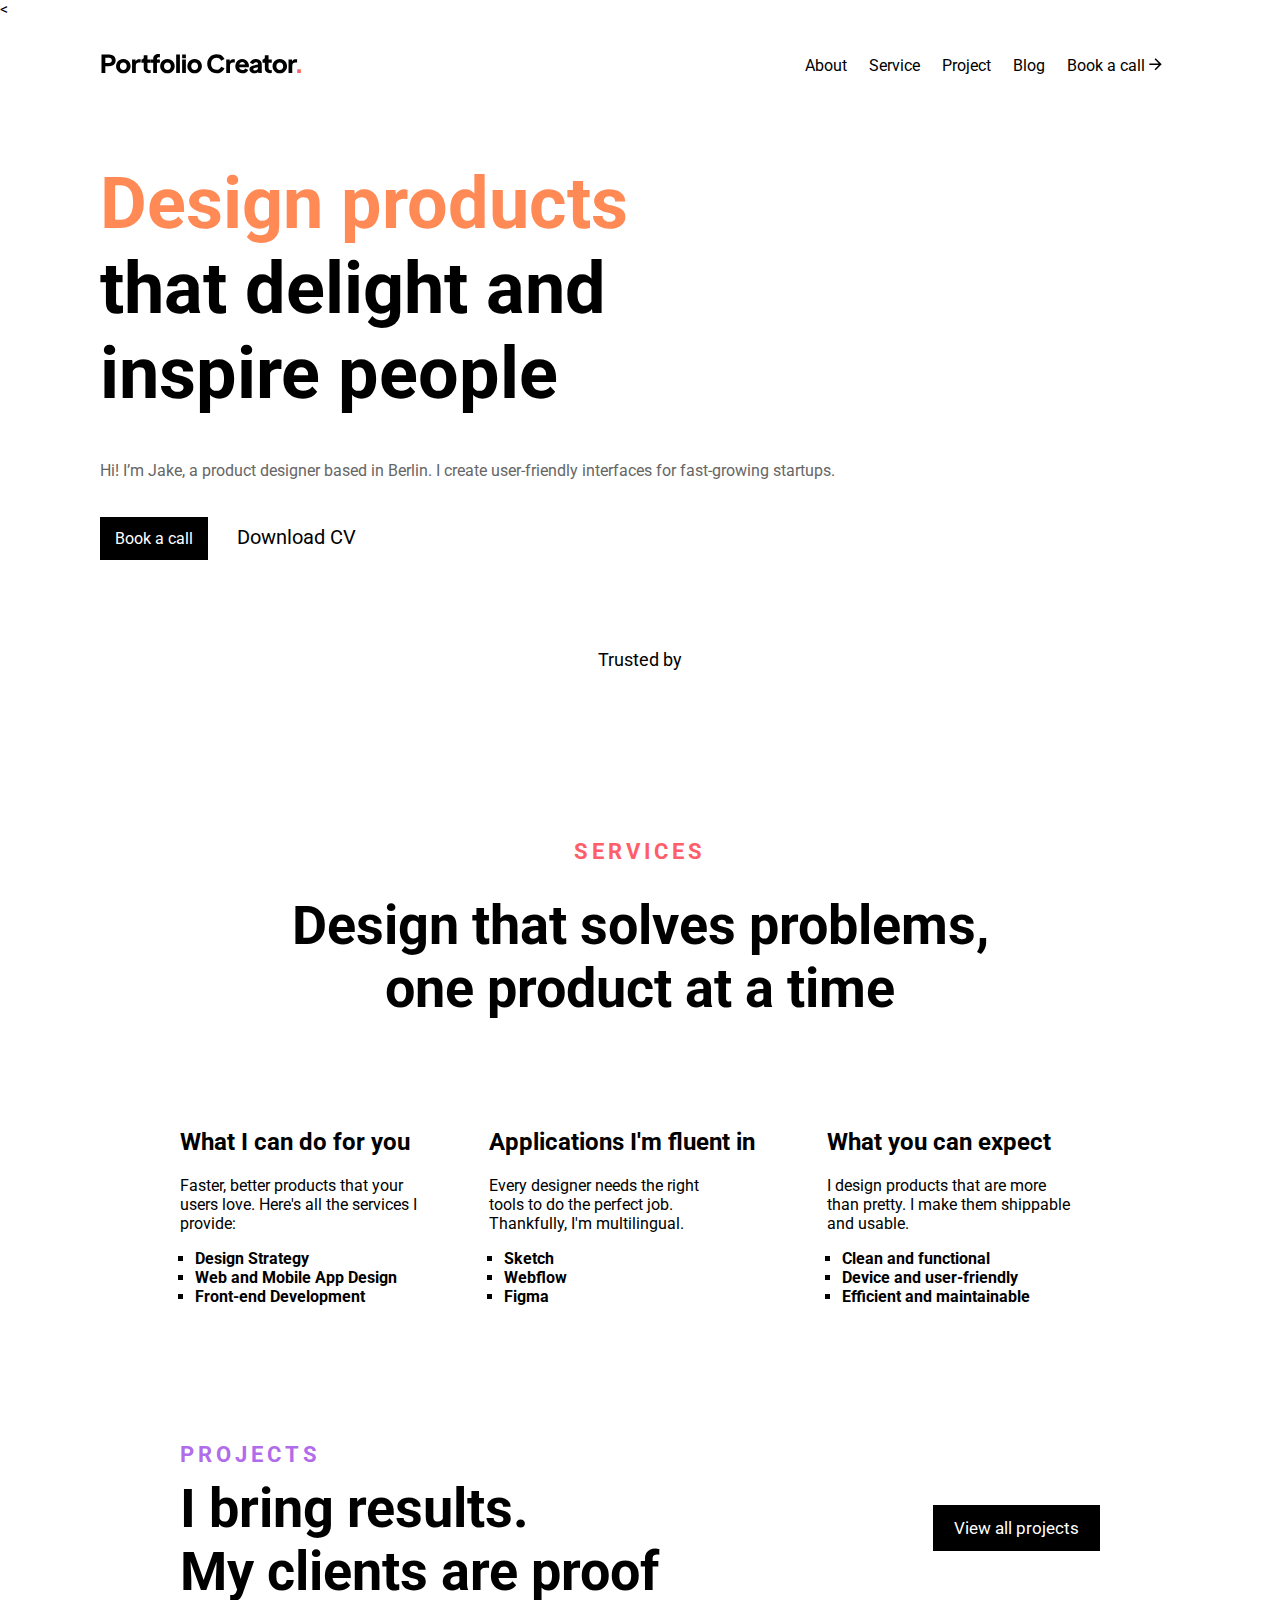
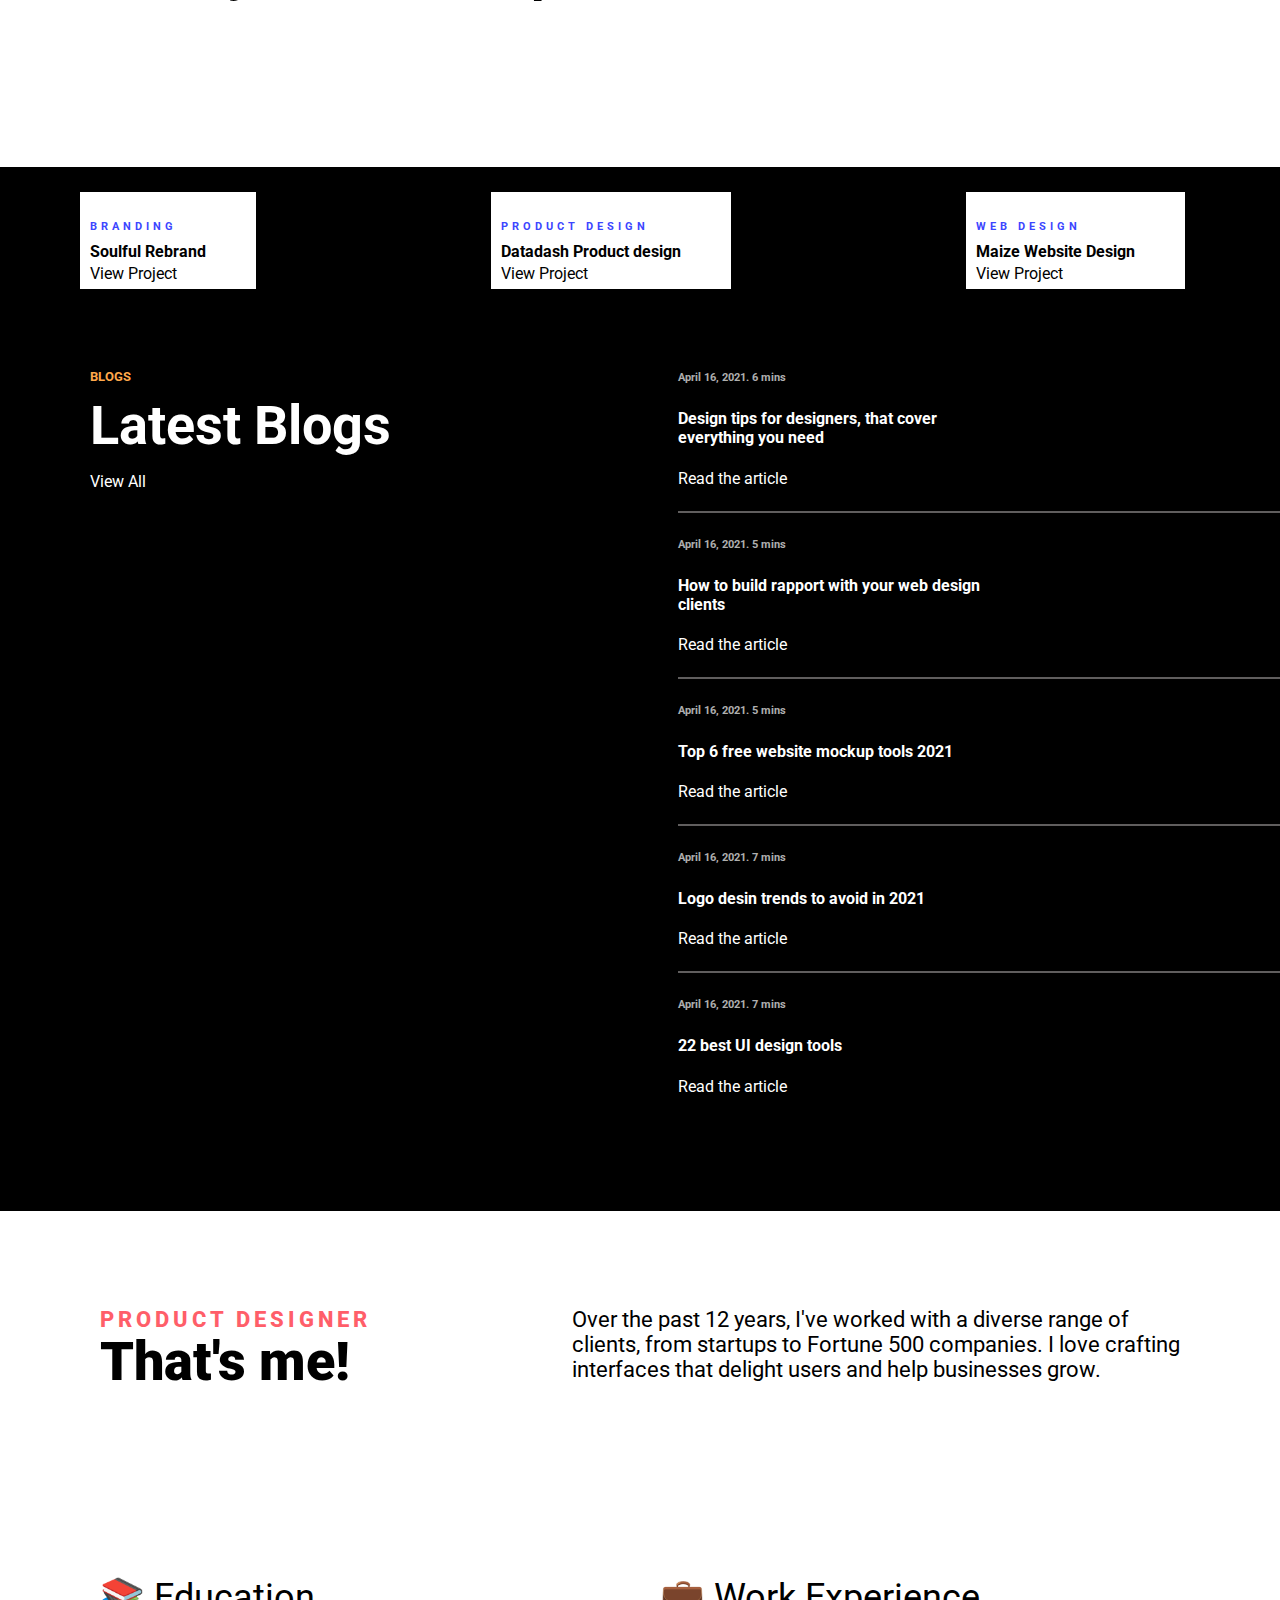
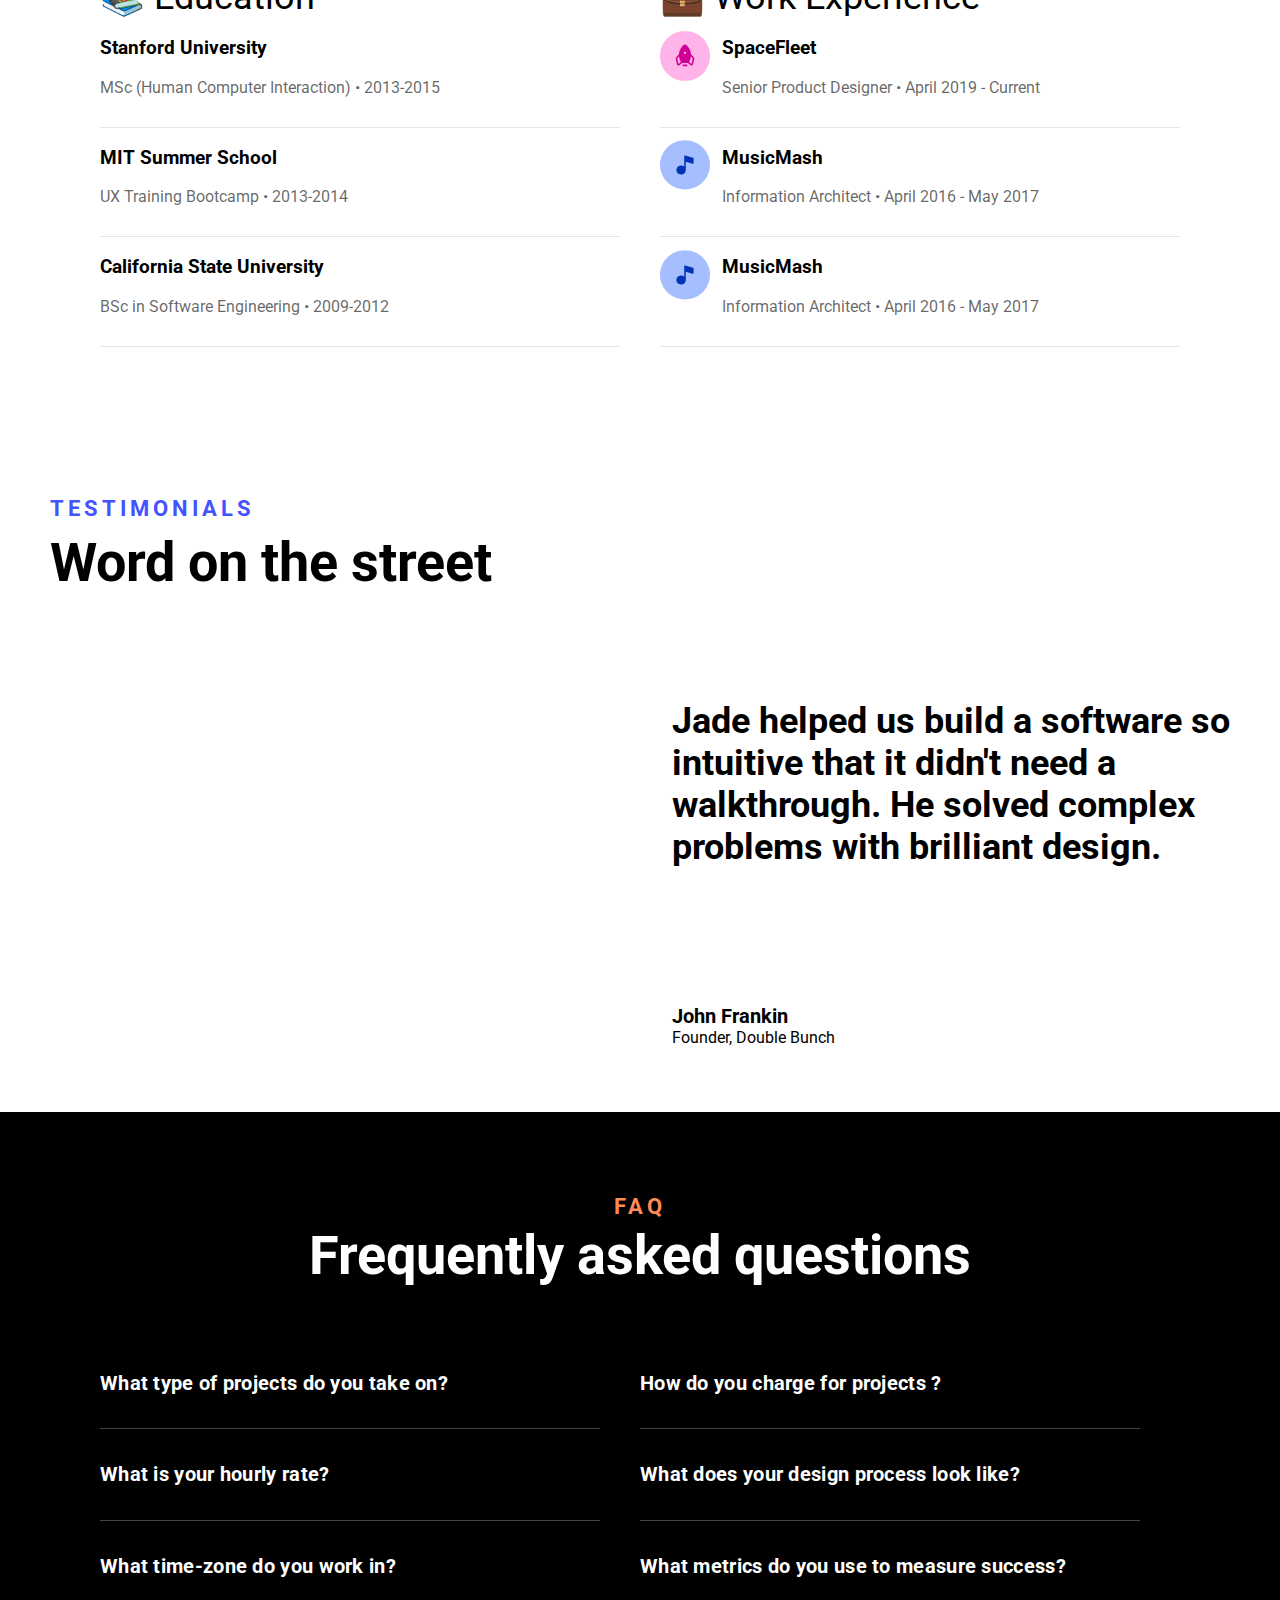
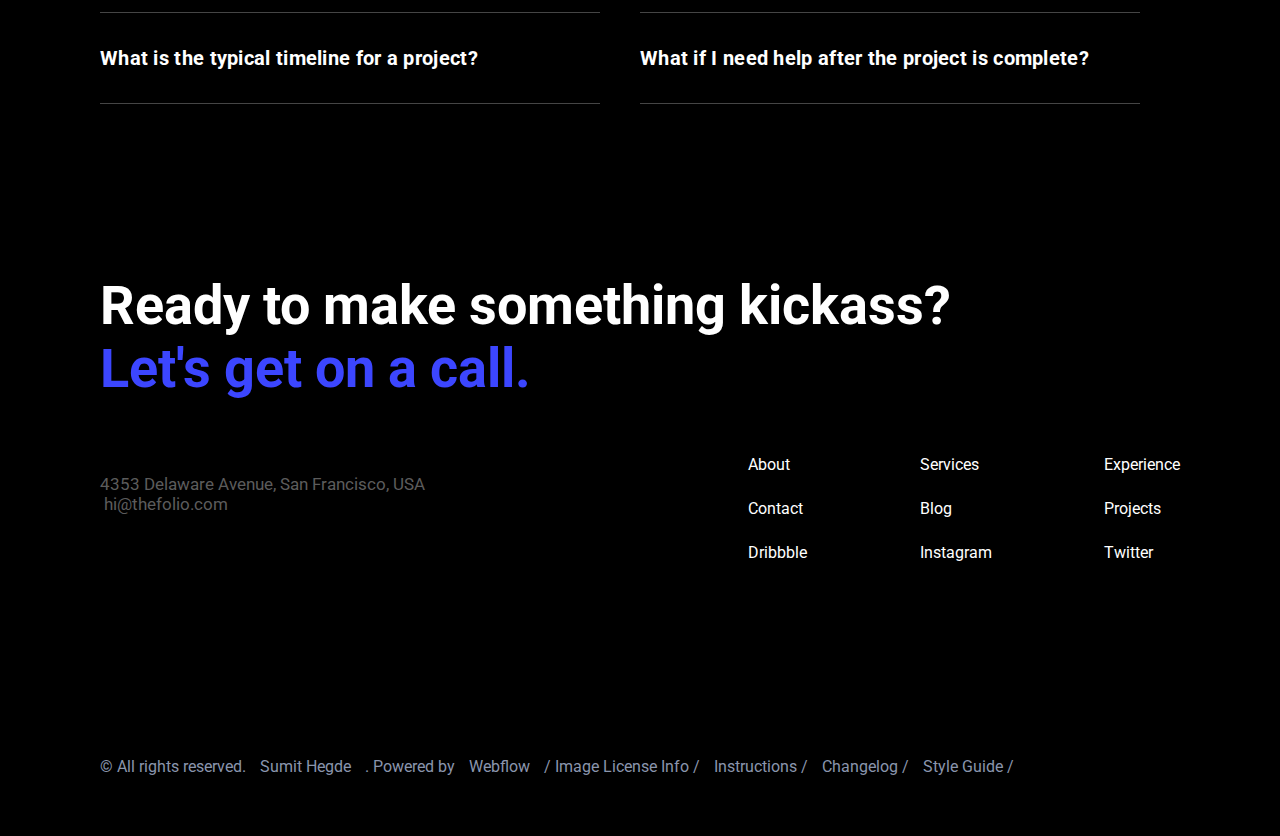
==== commit 16ca3cc0: "initial commit" ====
--- a/index.html
+++ b/index.html
@@ -37,12 +37,12 @@
             <p>Hi! I’m Jake, a product designer based in Berlin. I create user-friendly interfaces for fast-growing
                 startups.</p>
             <a href="#" class="booking">Book a call</a>
-            <a href="#" class="cv">Download CV <img src="/svgler.svg/arrow.svg" alt=""></a>
+            <a href="#" class="cv">Download CV <img src="/MyPortfolio/svgler.svg/arrow.svg" alt=""></a>
 
         </div>
 
         <div class="intro-right-side">
-            <img src="/svgler.svg/perso.svg" alt="">
+            <img src="/MyPortfolio/svgler.svg/person.svg" alt="">
         </div>
 
     </div>
@@ -51,10 +51,10 @@
         <p>Trusted by</p>
 
         <div class="companies">
-            <img src="/svgler.svg/company1.svg" alt="" class="odd">
-            <img src="/svgler.svg/company2.svg" alt="">
-            <img src="/svgler.svg/company3.svg" alt="" class="odd">
-            <img src="/svgler.svg/company4.svg" alt="">
+            <img src="/MyPortfolio/svgler.svg/company1.svg" alt="" class="odd">
+            <img src="/MyPortfolio/svgler.svg/company2.svg" alt="">
+            <img src="/MyPortfolio/svgler.svg/company3.svg" alt="" class="odd">
+            <img src="/MyPortfolio/svgler.svg/company4.svg" alt="">
 
         </div>
     </div>
@@ -65,7 +65,7 @@
 
         <div class="apps">
             <div class="step">
-                <img src="/svgler.svg/apps1.svg" alt="">
+                <img src="/MyPortfolio/svgler.svg/apps1.svg" alt="">
                 <h2>What I can do for you</h2>
                 <p>Faster, better products that your <br>users love. Here's all the services I <br> provide:</p>
                 <ul>
@@ -76,7 +76,7 @@
 
             </div>
             <div class="step">
-                <img src="/svgler.svg/apps2.svg" alt="">
+                <img src="/MyPortfolio/svgler.svg/apps2.svg" alt="">
                 <h2>Applications I'm fluent in</h2>
                 <p>Every designer needs the right <br> tools to do the perfect job. <br>Thankfully, I'm multilingual.
                 </p>
@@ -88,7 +88,7 @@
 
             </div>
             <div class="step">
-                <img src="/svgler.svg/apps3.svg" alt="">
+                <img src="/MyPortfolio/svgler.svg/apps3.svg" alt="">
                 <h2>What you can expect</h2>
                 <p>I design products that are more <br> than pretty. I make them shippable <br> and usable.</p>
                 <ul>
@@ -119,27 +119,27 @@
 
     <div class="cards">
         <div class="card1">
-            <img src="/svgler.svg/design1.svg" alt="">
+            <img src="/MyPortfolio/svgler.svg/design1.svg" alt="">
             <div class="frame">
                 <h6>BRANDING</h6>
                 <h4>Soulful Rebrand</h4>
-                <p>View Project <img src="/svgler.svg/design-arrow.svg" alt=""></p>
+                <p>View Project <img src="/MyPortfolio/svgler.svg/design-arrow.svg" alt=""></p>
             </div>
         </div>
         <div class="card1">
-            <img src="/svgler.svg/design2.svg" alt="">
+            <img src="/MyPortfolio/svgler.svg/design2.svg" alt="">
             <div class="frame">
                 <h6>PRODUCT DESIGN</h6>
                 <h4>Datadash Product design</h4>
-                <p>View Project <img src="/svgler.svg/design-arrow.svg" alt=""></p>
+                <p>View Project <img src="/MyPortfolio/svgler.svg/design-arrow.svg" alt=""></p>
             </div>
         </div>
         <div class="card1">
-            <img src="/svgler.svg/design3.svg" alt="">
+            <img src="/MyPortfolio/svgler.svg/design3.svg" alt="">
             <div class="frame">
                 <h6>WEB DESIGN</h6>
                 <h4>Maize Website Design</h4>
-                <p>View Project <img src="/svgler.svg/design-arrow.svg" alt=""></p>
+                <p>View Project <img src="/MyPortfolio/svgler.svg/design-arrow.svg" alt=""></p>
             </div>
         </div>
     </div>
@@ -149,7 +149,7 @@
         <div class="left-side">
             <h5>BLOGS</h5>
             <h4>Latest Blogs</h4>
-            <a href="#">View All <img src="/svgler.svg/small-arrow.svg" alt=""></a>
+            <a href="#">View All <img src="/MyPortfolio/svgler.svg/small-arrow.svg" alt=""></a>
 
 
 
@@ -157,33 +157,39 @@
         <div class="right-side">
             <div class="part">
                 <h6>April 16, 2021. 6 mins</h6>
-                <h4>Design tips for designers, that cover everything you need</h4>
-                <a href="#">Read the article <img src="/svgler.svg/small-arrow.svg" alt=""></a>
+                <h4>Design tips for designers, that cover <br> everything you need</h4>
+                <a href="#">Read the article </a><img src="/MyPortfolio/svgler.svg/small-arrow.svg" alt="">
             </div>
             <hr>
+
             <div class="part">
                 <h6>April 16, 2021. 5 mins</h6>
-                <h4>How to build rapport with your web design clients</h4>
-                <a href="#">Read the article <img src="/svgler.svg/small-arrow.svg" alt=""></a>
+                <h4>How to build rapport with your web design <br>clients</h4>
+                <a href="#">Read the article</a><img src="/MyPortfolio/svgler.svg/small-arrow.svg" alt="">
             </div>
             <hr>
+
+
             <div class="part">
                 <h6>April 16, 2021. 5 mins</h6>
                 <h4>Top 6 free website mockup tools 2021</h4>
-                <a href="#">Read the article <img src="/svgler.svg/small-arrow.svg" alt=""></a>
+                <a href="#">Read the article</a><img src="/MyPortfolio/svgler.svg/small-arrow.svg" alt="">
 
             </div>
             <hr>
+
             <div class="part">
                 <h6>April 16, 2021. 7 mins</h6>
-                <h4>Logo design trends to avoid in 2021</h4>
-                <a href="#">Read the article<img src="/svgler.svg/small-arrow.svg" alt=""></a>
+                <h4>Logo desin trends to avoid in 2021</h4>
+                <a href="#">Read the article</a><img src="/MyPortfolio/svgler.svg/small-arrow.svg" alt="">
             </div>
             <hr>
+
+
             <div class="part">
                 <h6>April 16, 2021. 7 mins</h6>
                 <h4>22 best UI design tools</h4>
-                <a href="#">Read the article<img src="/svgler.svg/small-arrow.svg" alt=""></a>
+                <a href="#">Read the article</a><img src="/MyPortfolio/svgler.svg/small-arrow.svg" alt="">
             </div>
 
         </div>
@@ -204,36 +210,27 @@
         </div>
         <div class="photos">
             <div class="left">
-                <img src="/svgler.svg/left.svg" alt="">
+                <img src="/MyPortfolio/svgler.svg/left.svg" alt="">
 
             </div>
             <div class="center">
-                <img src="/svgler.svg/middle.svg" alt="">
+                <img src="/MyPortfolio/svgler.svg/middle.svg" alt="">
 
             </div>
             <div class="right">
                 <div class="right-top">
-                    <img src="/svgler.svg/right-top.svg" alt="">
+                    <img src="/MyPortfolio/svgler.svg/right-top.svg" alt="">
 
                 </div>
                 <div class="right-bottom">
-                    <img src="/svgler.svg/right-bottom.svg" alt="">
-
-                </div>
-            </div>
-        </div>
-
+                    <img src="/MyPortfolio/svgler.svg/right-bottom.svg" alt="">
+
+                </div>
+            </div>
+        </div>
 
 
     </section>
-
-
-
-
-
-
-
-
 
 
 
@@ -247,7 +244,7 @@
 
                 <div class="university-top">
                     <h3>Stanford University</h3>
-                    <img src="/svgler.svg/top-right-arrow.svg" alt="">
+                    <img src="/MyPortfolio/svgler.svg/top-right-arrow.svg" alt="">
                 </div>
                 <div class="university-bottom">
                     <span>MSc (Human Computer Interaction)</span>
@@ -260,7 +257,7 @@
 
                 <div class="university-top">
                     <h3>MIT Summer School</h3>
-                    <img src="/svgler.svg/top-right-arrow.svg" alt="">
+                    <img src="/MyPortfolio/svgler.svg/top-right-arrow.svg" alt="">
                 </div>
                 <div class="university-bottom">
                     <span>UX Training Bootcamp</span>
@@ -274,7 +271,7 @@
 
                 <div class="university-top">
                     <h3>California State University</h3>
-                    <img src="/svgler.svg/top-right-arrow.svg" alt="">
+                    <img src="/MyPortfolio/svgler.svg/top-right-arrow.svg" alt="">
                 </div>
                 <div class="university-bottom">
                     <span>BSc in Software Engineering</span>
@@ -295,7 +292,7 @@
                 <div class="workplace">
                     <div class="top">
                         <h3>SpaceFleet</h3>
-                        <img src="/svgler.svg/top-right-arrow.svg" alt="">
+                        <img src="/MyPortfolio/svgler.svg/top-right-arrow.svg" alt="">
                     </div>
                     <div class="bottom">
                         <span>Senior Product Designer</span>
@@ -312,7 +309,7 @@
                 <div class="workplace">
                     <div class="top">
                         <h3>MusicMash</h3>
-                        <img src="/svgler.svg/top-right-arrow.svg" alt="">
+                        <img src="/MyPortfolio/svgler.svg/top-right-arrow.svg" alt="">
                     </div>
                     <div class="bottom">
                         <span>Information Architect</span>
@@ -330,7 +327,7 @@
                 <div class="workplace">
                     <div class="top">
                         <h3>MusicMash</h3>
-                        <img src="/svgler.svg/top-right-arrow.svg" alt="">
+                        <img src="/MyPortfolio/svgler.svg/top-right-arrow.svg" alt="">
                     </div>
                     <div class="bottom">
                         <span>Information Architect</span>
@@ -347,43 +344,39 @@
 
     </section>
 
+    <!-- Testimonials Jade -->
+
     <section class="testimonials">
-
-        <h6>Testimonials</h6>
-        <h2>Word on the street</h2>
-
-
-
-        <div class="Jade">
-            <div class="photo">
-
-                <img src="/svgler.svg/jade.svg" alt="">
-            </div>
-            <div class="feedback">
-
-                <img src="/svgler.svg/icon-testimonials.svg" alt="">
+        <h4>Testimonials</h4>
+        <h1>Word on the street</h1>
+
+        <div class="jade">
+            <div class="jade-photo">
+                <img src="/MyPortfolio/svgler.svg/Jade.svg" alt="">
+            </div>
+            <div class="jade-feedback">
+                <img src="/MyPortfolio/svgler.svg/Jade-icon.svg" alt=""><br>
                 <h3>Jade helped us build a software so <br> intuitive that it didn't need a <br> walkthrough. He solved
                     complex <br> problems with brilliant design.</h3>
 
-
-                <div class="bottom">
-                    <div class="right">
+                <div class="jade-bottom">
+                    <div class="left">
                         <h5>John Frankin</h5>
                         <p>Founder, Double Bunch</p>
                     </div>
-                    <div class="left">
-                        <img src="/svgler.svg/tiny-arrow-right.svg" alt="">
-                        <img src="/svgler.svg/tiny-arrow-right.svg" alt="">
-                    </div>
-                </div>
-
-
-
-            </div>
-        </div>
+                    <div class="right">
+                        <img src="/MyPortfolio/svgler.svg/jade-arrow1.svg" alt="">
+                        <img src="/MyPortfolio/svgler.svg/jade-arrow2.svg" alt="">
+                    </div>
+                </div>
+
+            </div>
+        </div>
+
+
+
     </section>
 
-    </section>
 
 
     <!-- FAQ Section -->
@@ -453,6 +446,59 @@
 
 
 
+        <section class="ending">
+            <h1>Ready to make something kickass?</h1>
+            <h1>Let's get on a call.</h1>
+
+
+            <div class="portfolio-creator">
+                <div class="address">
+                    <img src="/MyPortfolio/svgler.svg/logo2.svg" alt="">
+                    <p>4353 Delaware Avenue, San Francisco, USA</p>
+                    <img src="/MyPortfolio/svgler.svg/email.svg" alt="">
+                    <span>hi@thefolio.com</span>
+
+                </div>
+                <div class="social-media">
+                    <div class="links">
+                        <a href="#">About</a>
+                        <a href="#">Contact</a>
+                        <a href="#">Dribbble</a>
+                    </div>
+                    <div class="links">
+                        <a href="#">Services</a>
+                        <a href="#">Blog</a>
+                        <a href="#">Instagram</a>
+                    </div>
+                    <div class="links">
+                        <a href="#">Experience</a>
+                        <a href="#">Projects</a>
+                        <a href="#">Twitter</a>
+                    </div>
+
+
+                </div>
+
+
+            </div>
+
+
+
+        </section>
+
+        <footer>
+            <span>© All rights reserved.</span>
+            <span>Sumit Hegde</span>
+            <span>. Powered by</span>
+            <span>Webflow</span>
+            <span>/ Image License Info /</span>
+            <span>Instructions /</span>
+            <span>Changelog /</span>
+            <span>Style Guide /</span>
+        </footer>
+
+
+
 
 
 
@@ -529,6 +575,9 @@
 
 
 
+
+
+
 </body>
 
 </html>--- a/page.css
+++ b/page.css
@@ -202,7 +202,7 @@
     display: flex;
     justify-content: space-between;
     background-color: #000;
-    padding: 180px 300px 40px 90px;
+    padding: 180px 300px 100px 90px;
     margin-top: -182px;
 
 
@@ -215,14 +215,23 @@
 
 .blogs .left-side {
     margin-bottom: 5px;
+    padding-right:0;
+}
+.blogs .right-side{
+    padding-left: 0;
 }
 
 .blogs .left-side h4 {
     font-size: 54px;
+    margin-bottom: 15px;
+    margin-top: 10px;
+
+
 }
 
 .blogs .left-side h5 {
     color: #FFA84B;
+    margin-bottom: 0;
 }
 
 .blogs .left-side p,
@@ -233,12 +242,24 @@
 .blogs .right-side .part {
     color: #fff;
     align-items: center;
-}
-
-.blogs .right-side .part h5 {
-    align-items: center;
-
-}
+    padding-bottom: 15px;
+   
+}
+.blogs .right-side .part hr{
+    width: 10%;
+}
+
+.blogs .right-side .part img {
+    margin-left: 20px;
+
+}
+
+.blogs .right-side .part h6 {
+    color: #FFFFFFB2;
+
+}
+
+
 
 .blogs .right-side hr {
     width: 200%;
@@ -366,60 +387,74 @@
 }
 
 /* Testimonials section */
-.testimonials {
-    padding: 60px 100px;
-}
-
-.testimonials h6 {
+.testimonials{
+    padding: 60px 50px;
+}
+.testimonials .jade-feedback{
+    margin-top: 15px;
+}
+.testimonials .jade{
+    display: flex;
+    justify-content: space-between;
+    
+}
+.testimonials .jade .jade-bottom{
+    display: flex;
+    justify-content: space-between;
+    align-items: center;
+}
+.testimonials .jade .jade-feedback h3{
+    text-align: justify;
+    font-size: 36px;
+}
+.testimonials h4{
+    color: #000;
+}
+.testimonials h1{
+    font-size: 54px;
+    margin-top: 0;
+}
+.testimonials h4{
+    color: #4353FF;
     font-size: 22px;
-    color: #4353FF;
     letter-spacing: 4px;
     text-transform: uppercase;
+    margin-bottom: 10px;
+
+}
+.jade h3{
+    padding-bottom: 100px;
+
+}
+.testimonials .jade .jade-bottom h5{
+    font-size: 20px;
+}
+ 
+/*  */
+.jade-bottom h5, p{
     margin: 0;
-
-}
-
-.testimonials .title {
-    margin-bottom: 40px;
-}
-
-.testimonials h2 {
-    font-size: 54px;
-    margin-top: 0;
-
-}
-
-.testimonials .Jade {
-    display: flex;
-    justify-content: space-between;
-    margin-bottom: 10px;
-
-}
-
-
-
-.feedback h3 {
-    font-size: 36px;
-
-}
-
-
-.feedback .bottom {
-    display: flex;
-    justify-content: space-between;
-    align-items: center;
-}
-
-.feedback .bottom .right {
-    line-height: 5px;
-}
-
-.feedback .bottom .left img {
-    padding: 10px 10px;
-    background-color: #000;
-    margin-right: -5px;
-
-}
+   
+}
+.jade-bottom .left{
+    margin-bottom: 5px;
+}
+.jade .jade-bottom .right img{
+   margin-right: -4px;
+}
+
+
+
+
+
+
+
+
+
+
+
+
+
+
 
 /* FAQ Section  starts here*/
 .faq {
@@ -448,27 +483,93 @@
 .faq .questions {
     display: flex;
     justify-content: space-between;
+    padding-top: 50px;
+}
+
+.faq .questions .question {
+    display: flex;
+    justify-content: space-between;
+    border-bottom: 1px solid #E5E5E54D;
+    letter-spacing: 0.3px;
+
+}
+
+.faq .questions .questions-left,
+.faq .questions .questions-right {
+    width: 100%;
+    margin-right: 40px;
+    
+}
+
+.faq .questions .question h5 {
+    font-size: 20px;
+
+}
+
+.faq .ending {
+    padding-top: 170px;
+}
+
+.faq .ending h1 {
+    text-align: left;
+    font-size: 54px;
+    margin: 0;
+
+}
+
+.faq .ending h1:nth-child(2) {
+    color: #3C46FF;
+}
+
+.faq .ending .portfolio-creator {
+    padding-top: 55px;
+    display: flex;
+    justify-content: space-between;
+    padding-bottom: 170px;
+
+}
+
+.faq .ending .portfolio-creator p,
+.faq .ending .portfolio-creator span {
+    color: #5C5C5C;
+    font-size: 17px;
+
+}
+
+.faq .portfolio-creator .social-media {
+    display: flex;
+    justify-content: space-between;
     align-items: center;
-}
-
-.faq .questions .question {
-    display: flex;
-    justify-content: space-between;
-    align-items: center;
-    border-bottom: 1px solid #E5E5E54D;
-    padding-bottom: 10px;
+    width: 40%;
+}
+
+.faq .portfolio-creator .social-media .links a {
+    display: flex;
+    flex-direction: column;
+    text-decoration: none;
+    color: #fff;
+    margin-bottom: 25px;
+
+}
+
+.faq .portfolio-creator .social-media .links a:hover {
+    scale: 1.1;
+    transition: all 0.8s;
+    color: #5C5C5C;
+
+}
+
+.faq footer {
     margin-bottom: 0;
 }
 
-.faq .question.questions-left,
-.faq .question .questions-right {
-    width: 10%;
-    margin-right: 40px;
-}
-
-.faq .questions .question h5 {
-    font-size: 24px;
-}
+footer span {
+    margin-right: 10px;
+    color: #8A95AD;
+}
+
+
+
 
 
 
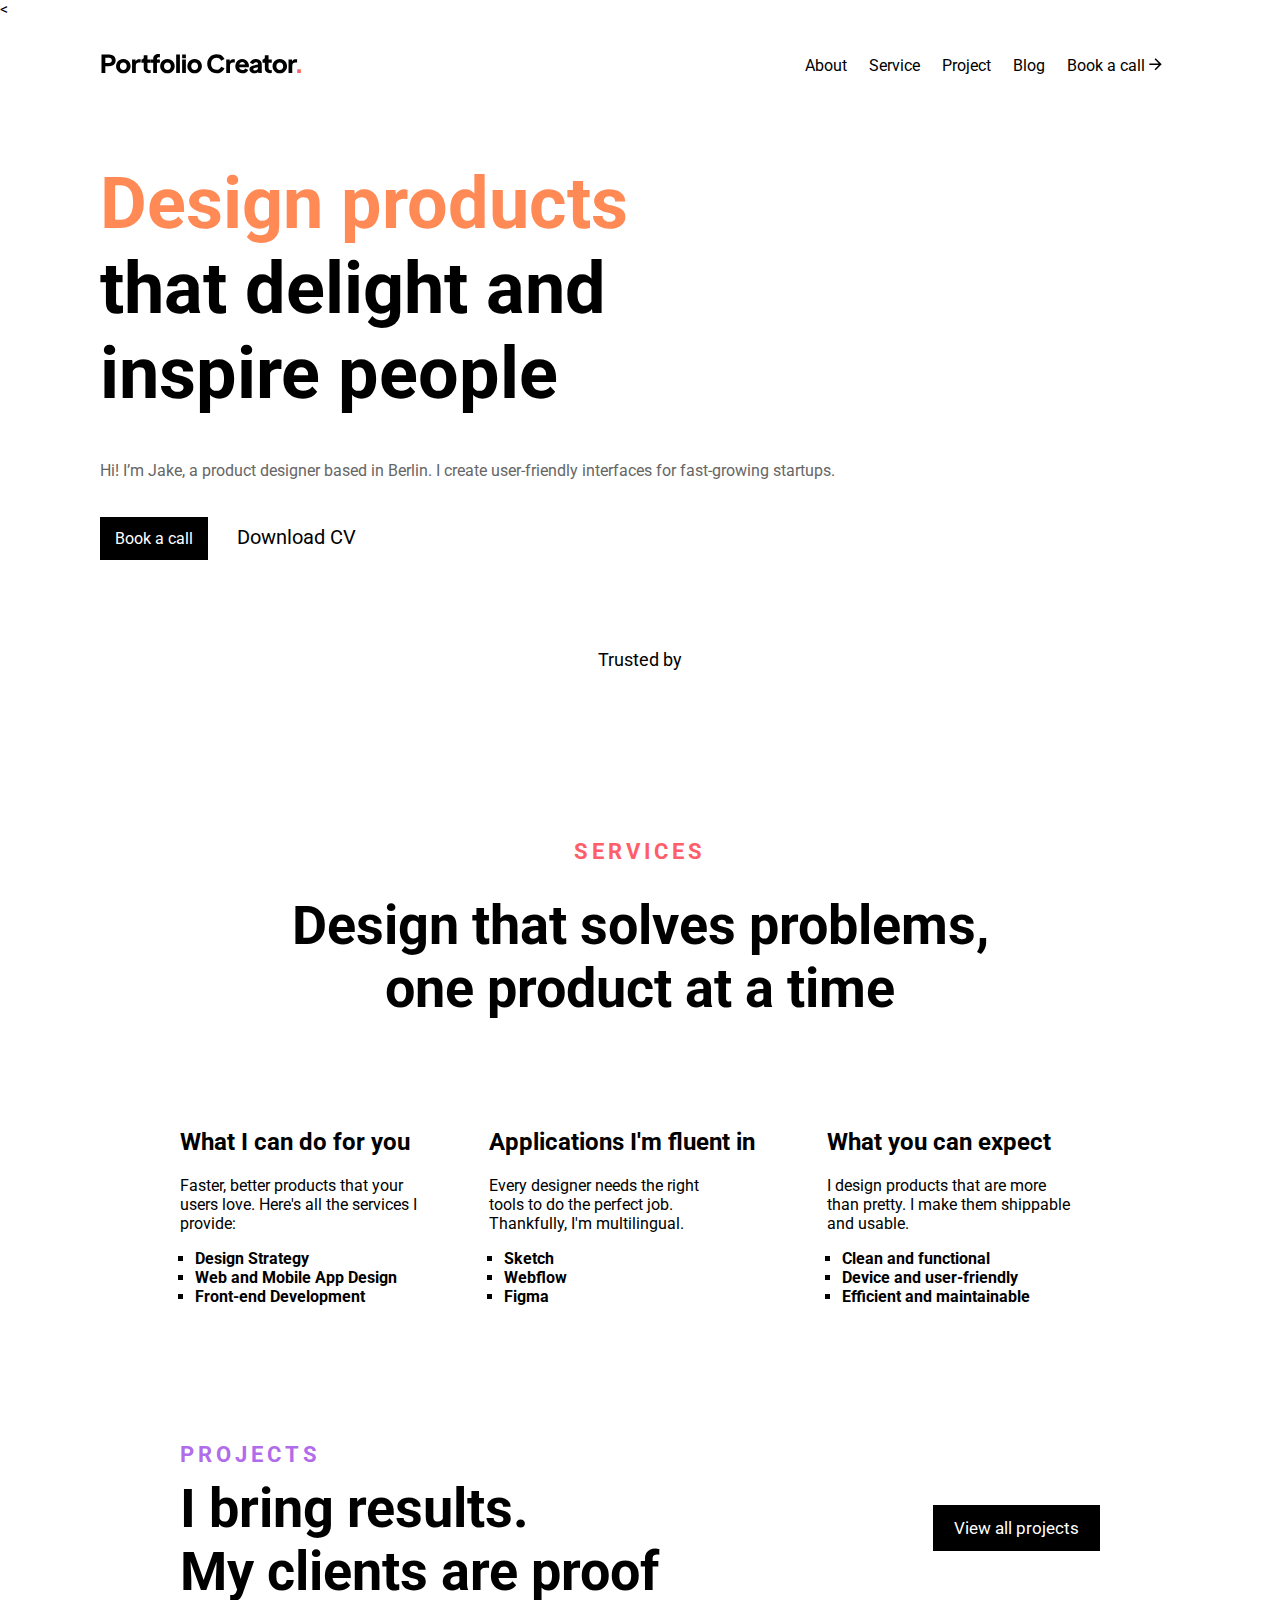
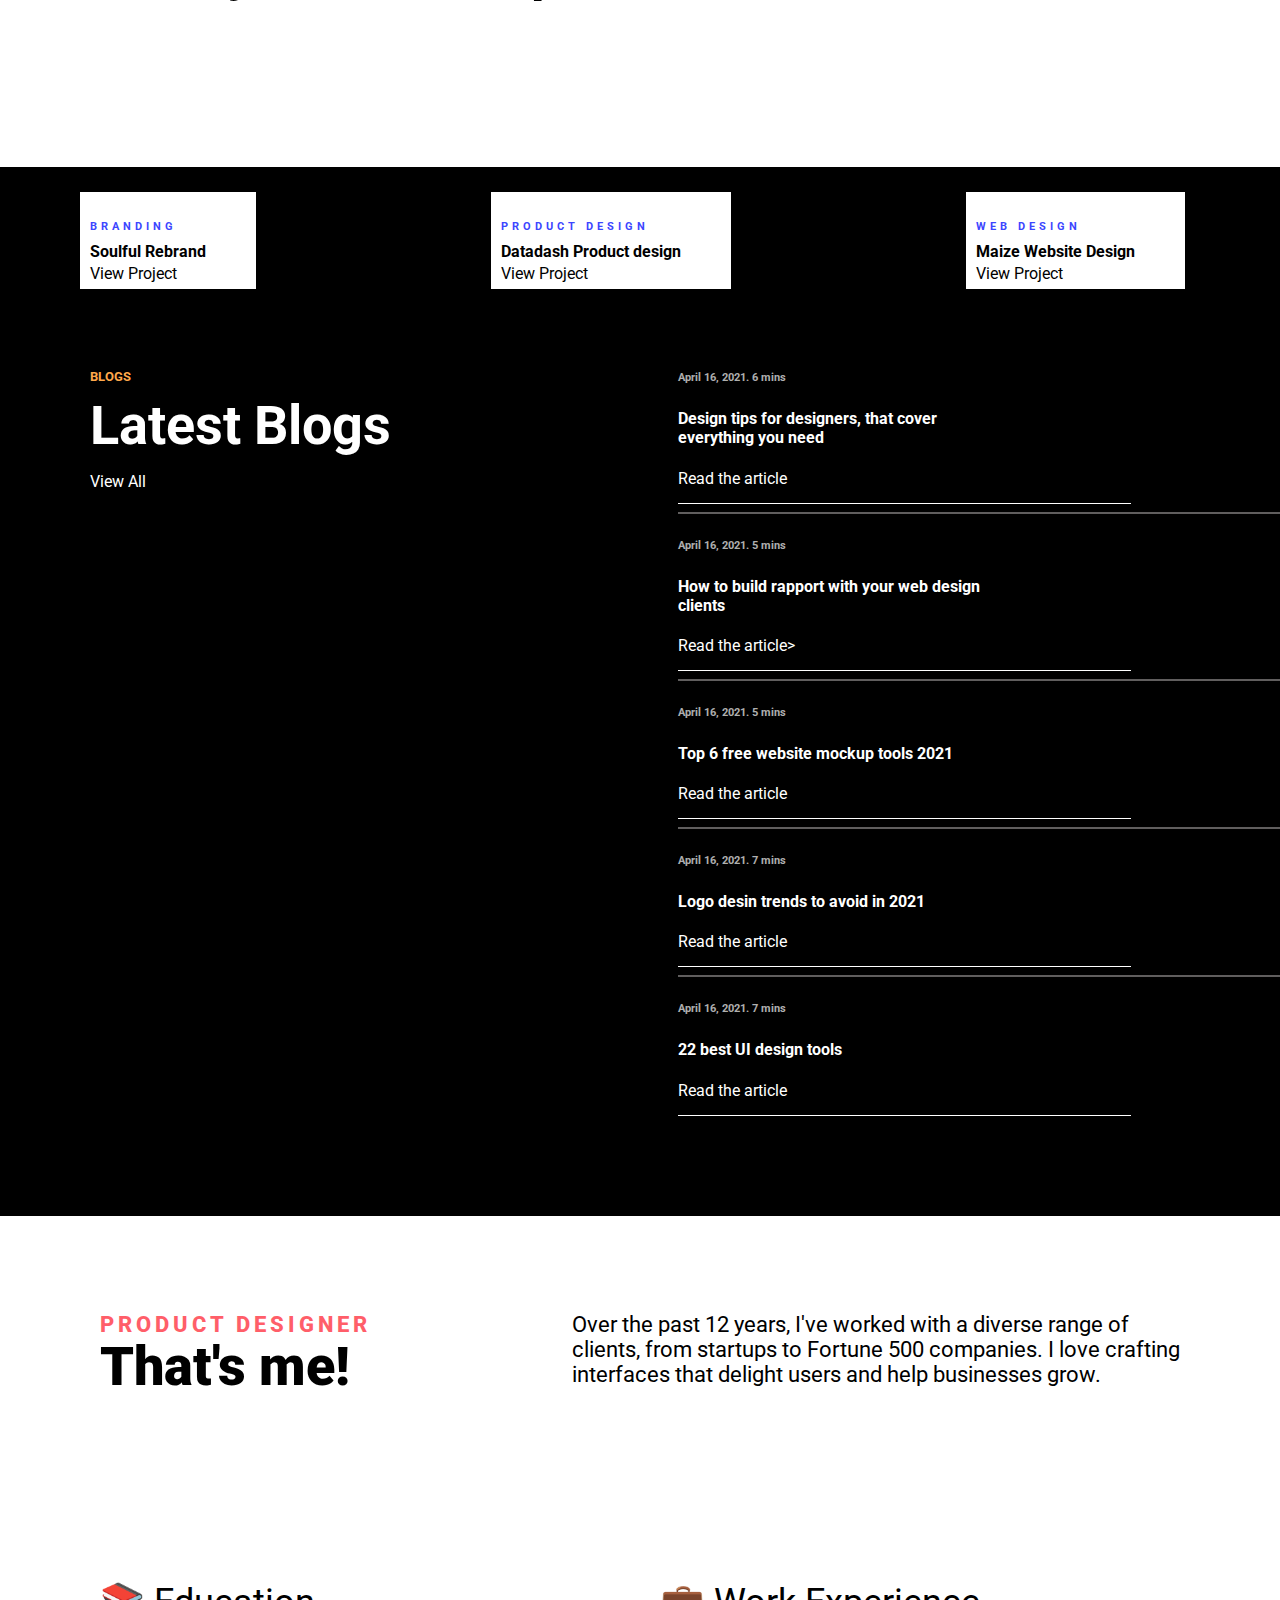
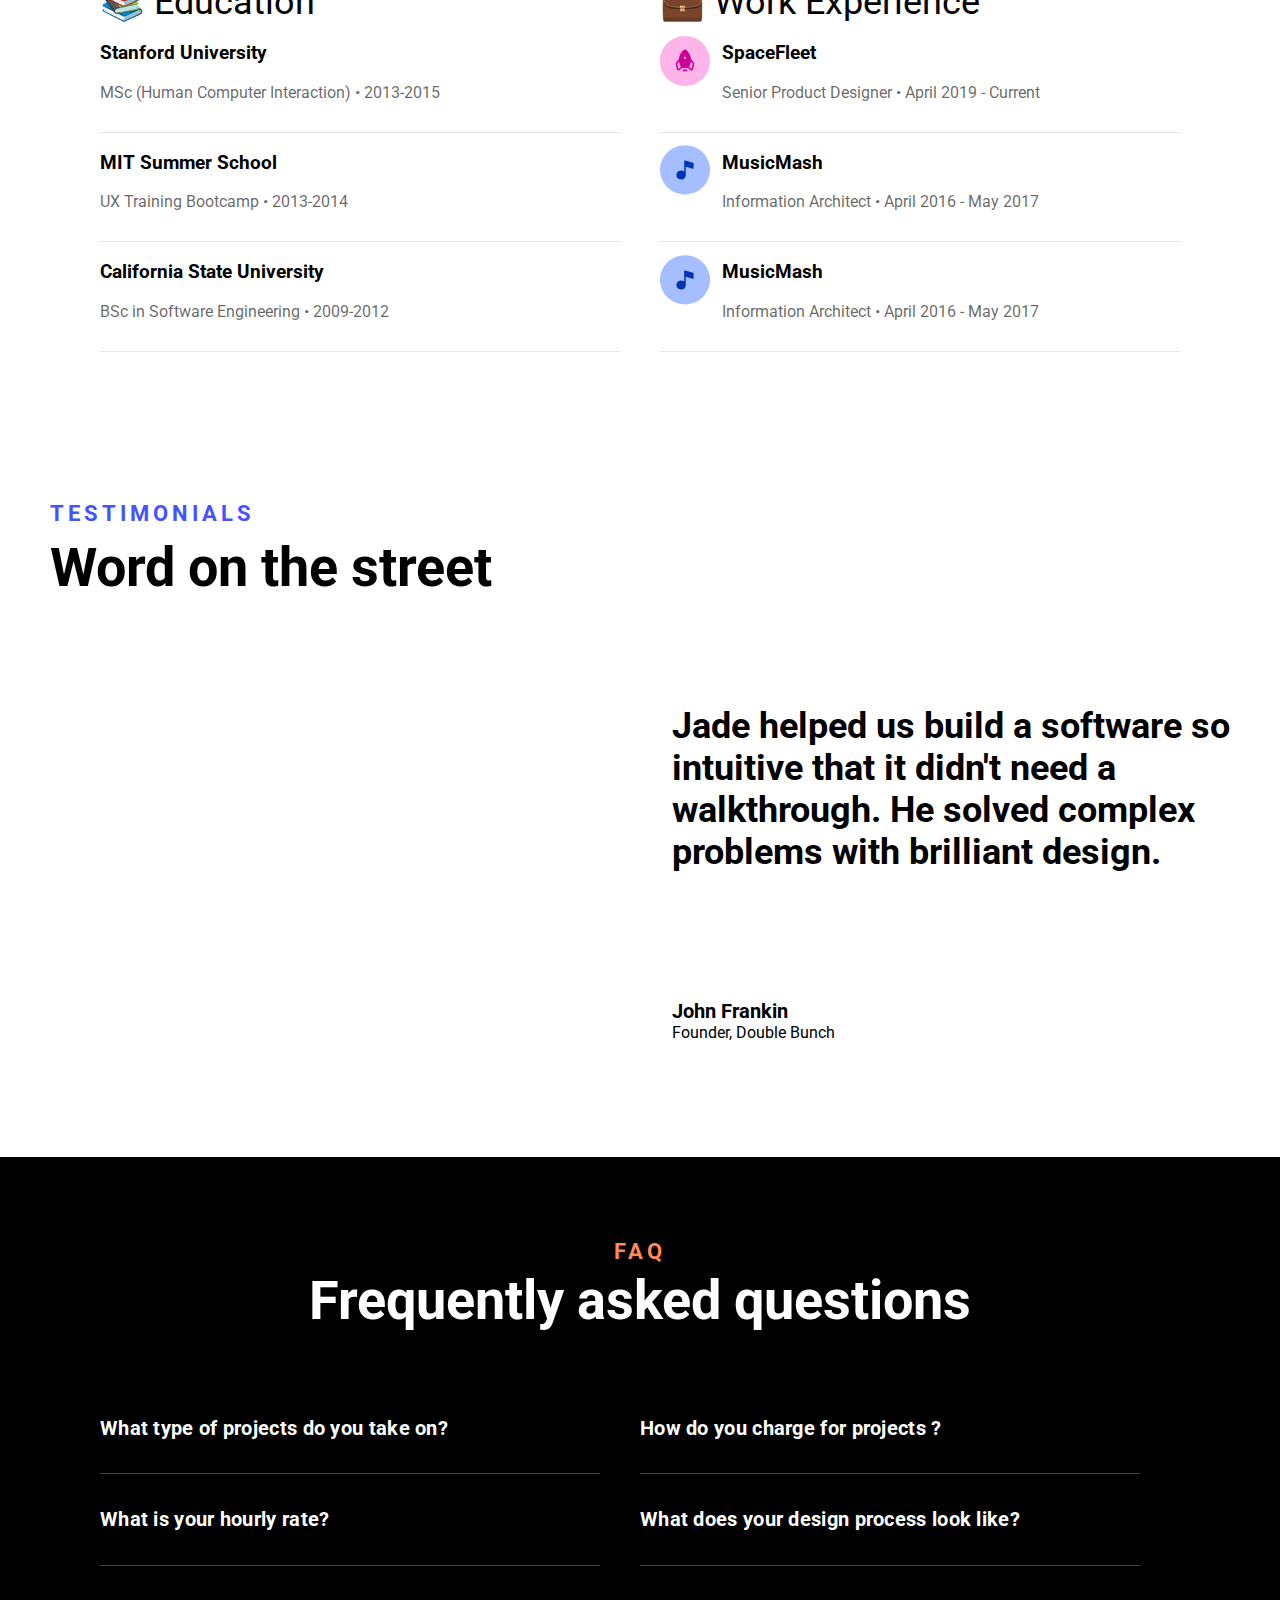
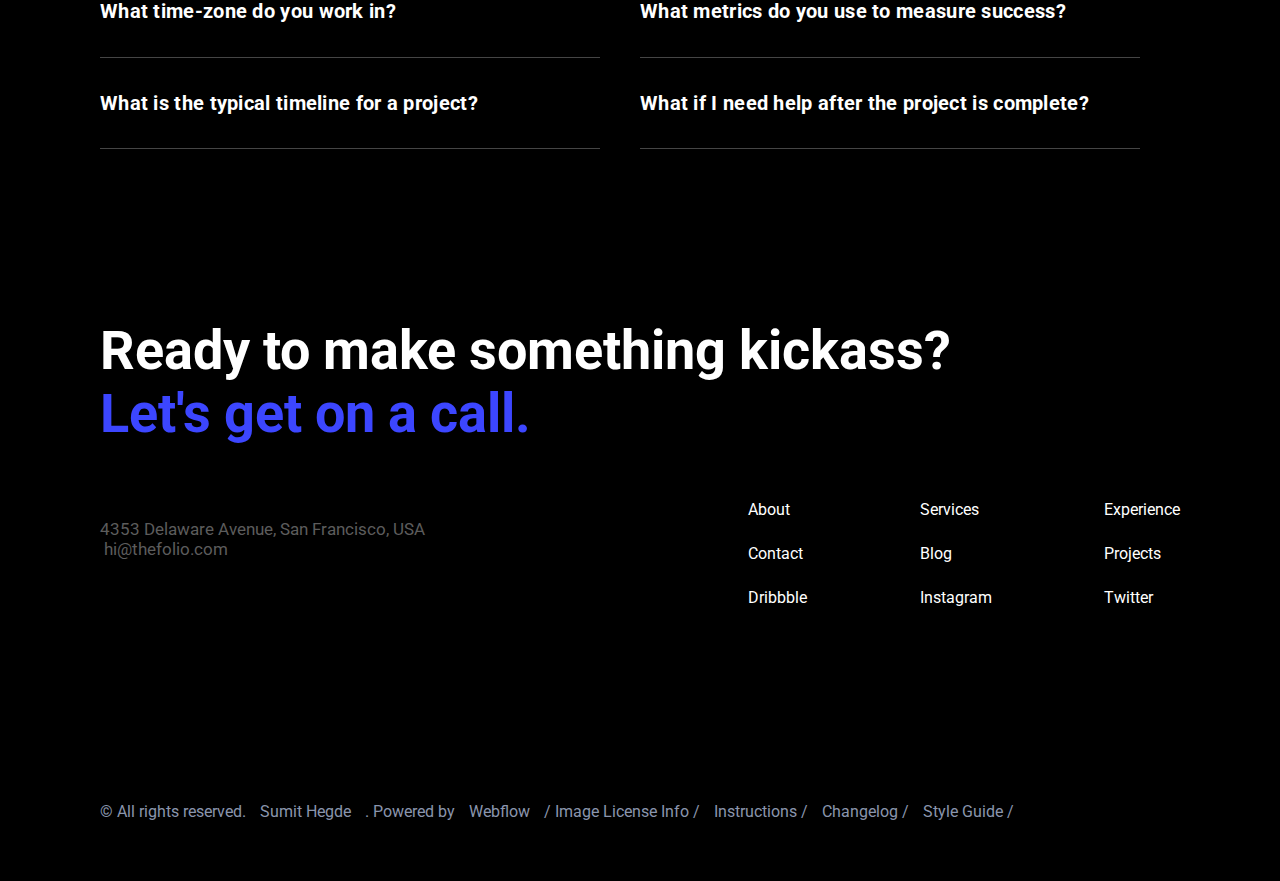
==== commit a254b083: "initial commit" ====
--- a/index.html
+++ b/index.html
@@ -158,14 +158,14 @@
             <div class="part">
                 <h6>April 16, 2021. 6 mins</h6>
                 <h4>Design tips for designers, that cover <br> everything you need</h4>
-                <a href="#">Read the article </a><img src="/MyPortfolio/svgler.svg/small-arrow.svg" alt="">
+                <a href="#">Read the article </a>
             </div>
             <hr>
 
             <div class="part">
                 <h6>April 16, 2021. 5 mins</h6>
                 <h4>How to build rapport with your web design <br>clients</h4>
-                <a href="#">Read the article</a><img src="/MyPortfolio/svgler.svg/small-arrow.svg" alt="">
+                <a href="#">Read the article</a>>
             </div>
             <hr>
 
@@ -173,7 +173,7 @@
             <div class="part">
                 <h6>April 16, 2021. 5 mins</h6>
                 <h4>Top 6 free website mockup tools 2021</h4>
-                <a href="#">Read the article</a><img src="/MyPortfolio/svgler.svg/small-arrow.svg" alt="">
+                <a href="#">Read the article</a>
 
             </div>
             <hr>
@@ -181,7 +181,7 @@
             <div class="part">
                 <h6>April 16, 2021. 7 mins</h6>
                 <h4>Logo desin trends to avoid in 2021</h4>
-                <a href="#">Read the article</a><img src="/MyPortfolio/svgler.svg/small-arrow.svg" alt="">
+                <a href="#">Read the article</a>
             </div>
             <hr>
 
@@ -189,7 +189,7 @@
             <div class="part">
                 <h6>April 16, 2021. 7 mins</h6>
                 <h4>22 best UI design tools</h4>
-                <a href="#">Read the article</a><img src="/MyPortfolio/svgler.svg/small-arrow.svg" alt="">
+                <a href="#">Read the article</a>
             </div>
 
         </div>
--- a/page.css
+++ b/page.css
@@ -2,7 +2,7 @@
     margin: 0;
     padding: 0;
     font-family: 'Roboto', sans-serif;
-    overflow-x: hidden;
+    /* overflow-x: hidden; */
 }
 
 nav {
@@ -243,6 +243,8 @@
     color: #fff;
     align-items: center;
     padding-bottom: 15px;
+    border-bottom: 1px solid #fff;
+    width: 150%;
    
 }
 .blogs .right-side .part hr{
@@ -329,7 +331,8 @@
 
 .education,
 .work {
-    width: 50%;
+    width: 100%;
+    margin-right:
 }
 
 .work-education .education .university .university-top {
@@ -398,10 +401,15 @@
     justify-content: space-between;
     
 }
+.testimonials .jade-feedback{
+    margin-bottom: 50px;
+
+}
 .testimonials .jade .jade-bottom{
     display: flex;
     justify-content: space-between;
     align-items: center;
+    margin-top: 0;
 }
 .testimonials .jade .jade-feedback h3{
     text-align: justify;
@@ -423,7 +431,7 @@
 
 }
 .jade h3{
-    padding-bottom: 100px;
+    padding-bottom: 90px;
 
 }
 .testimonials .jade .jade-bottom h5{
